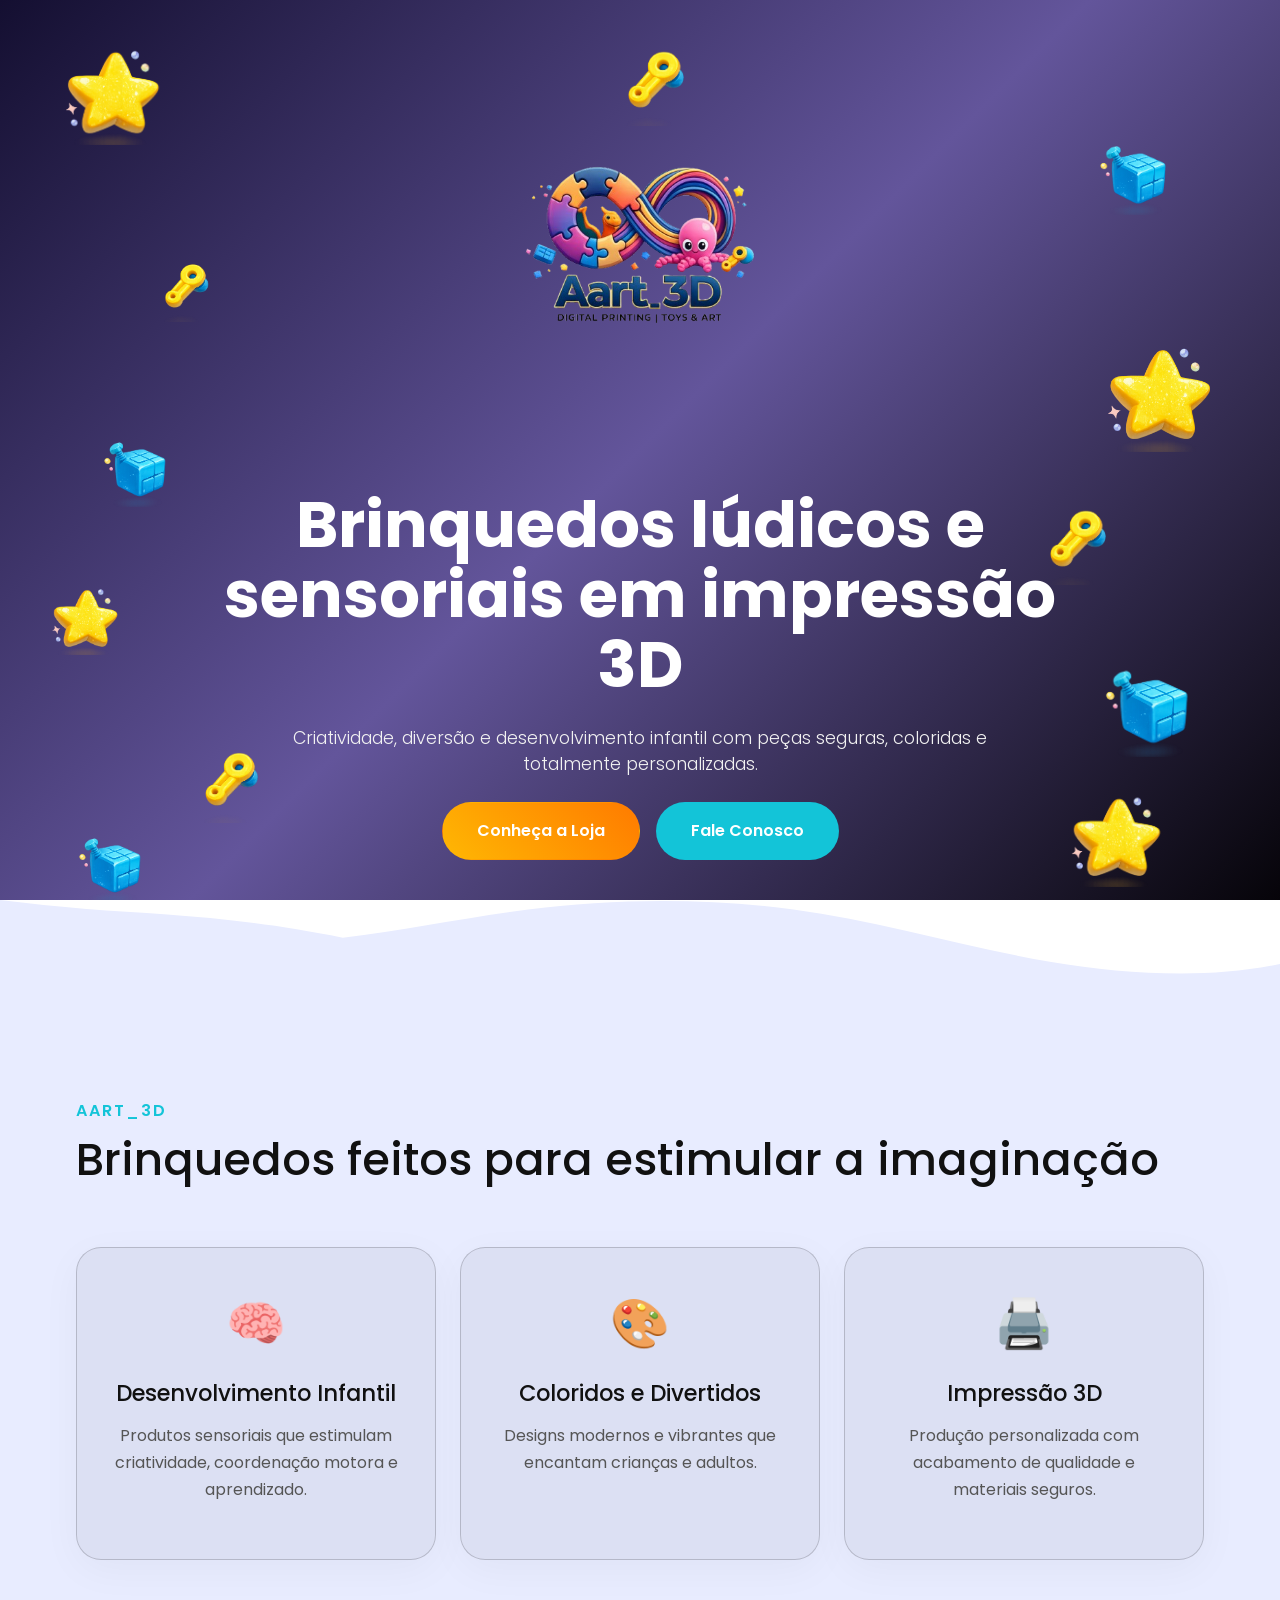
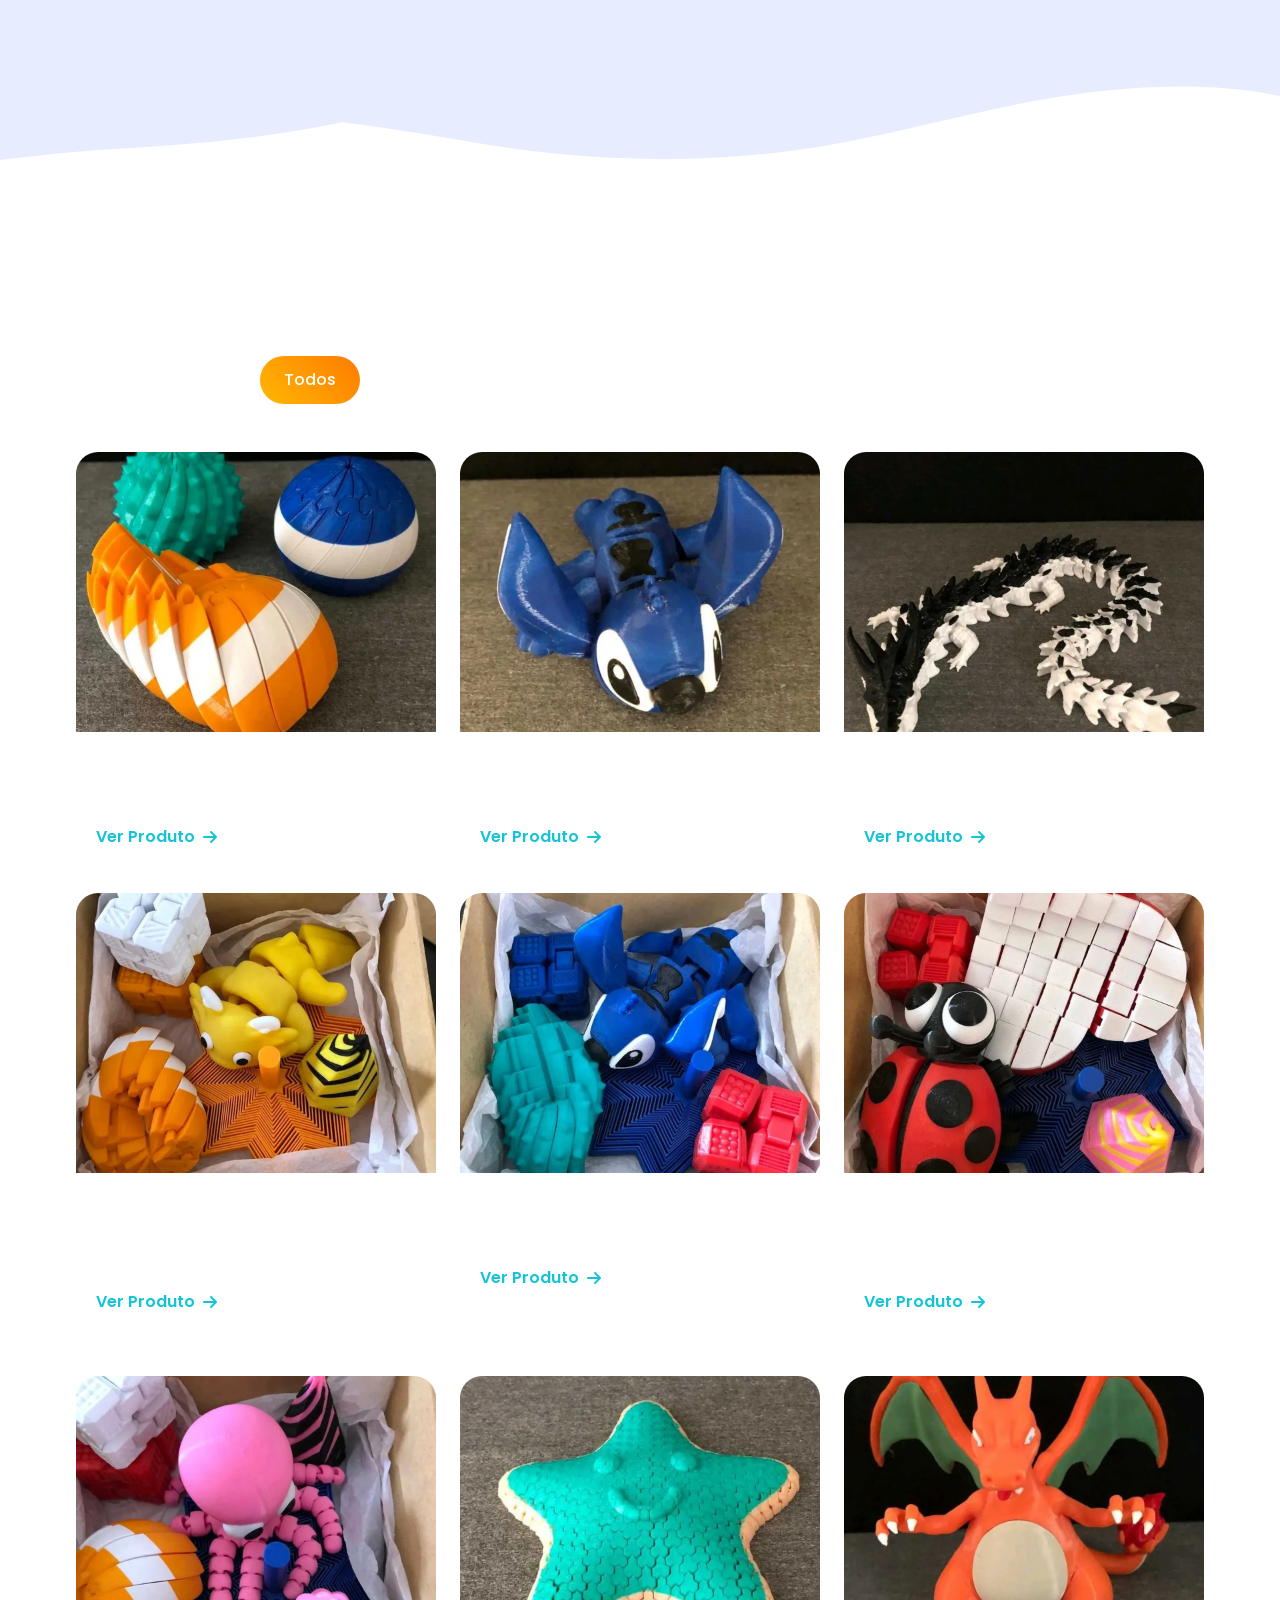
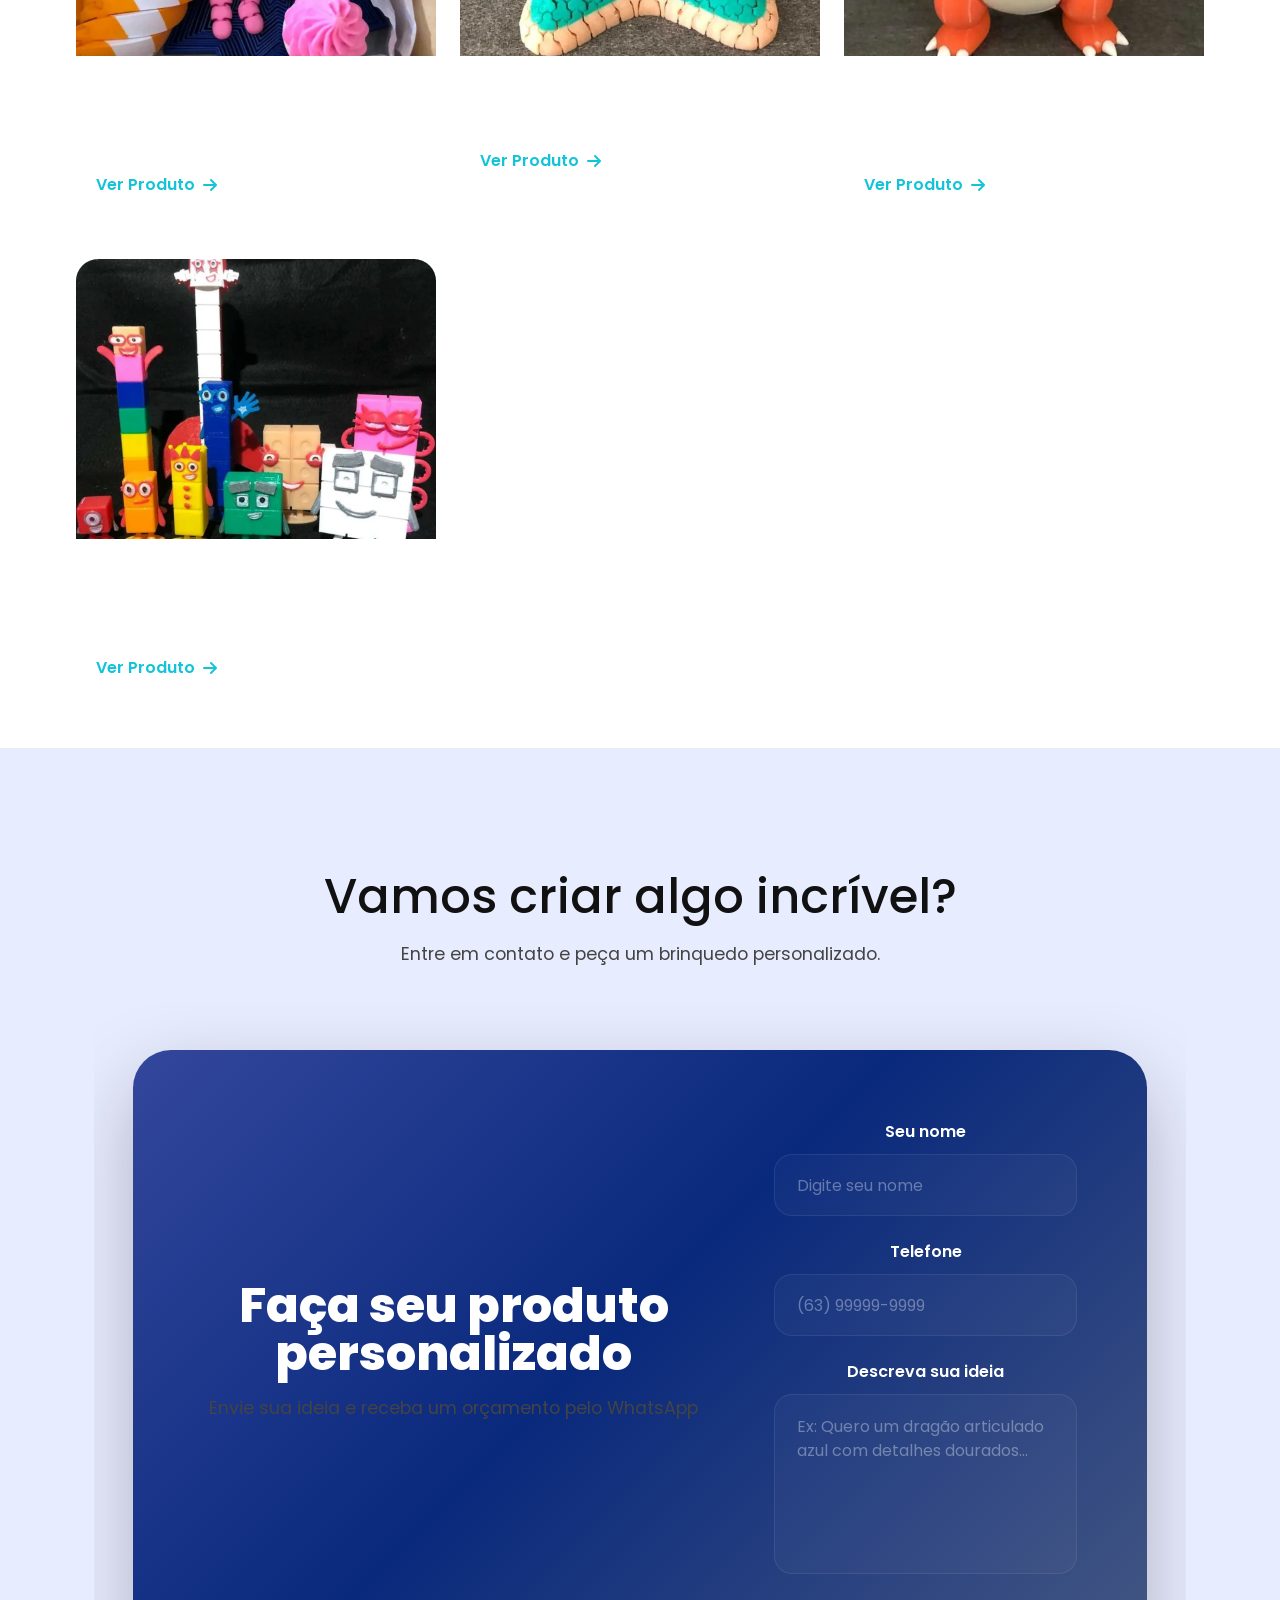
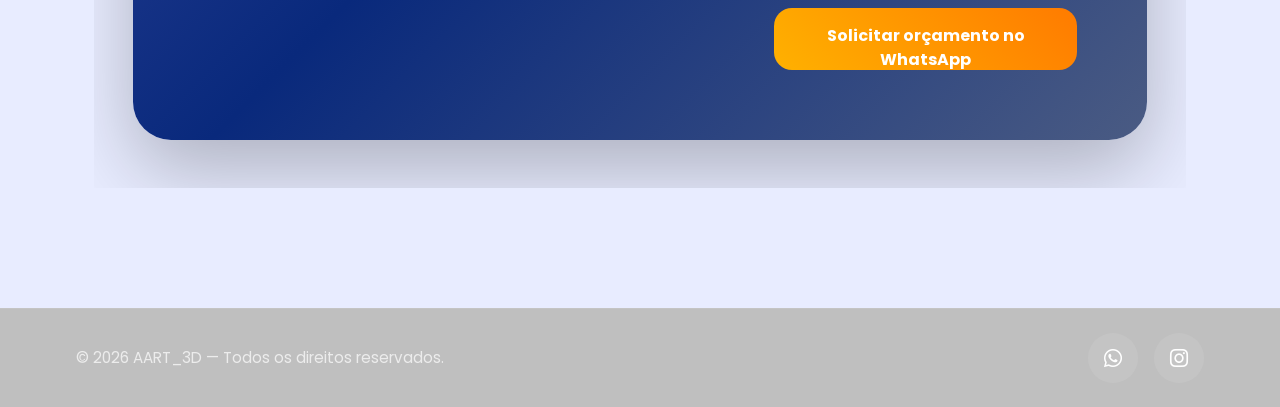
==== index.html @ 8a235dbb "Muitas mudanças" ====
<!DOCTYPE html>
<html lang="pt-BR">

<head>
    <meta charset="UTF-8" />
    <meta name="viewport" content="width=device-width, initial-scale=1.0" />
    <title>AART_3D</title>

    <!-- Google Fonts -->
    <link rel="preconnect" href="https://fonts.googleapis.com">
    <link rel="preconnect" href="https://fonts.gstatic.com" crossorigin>
    <link href="https://fonts.googleapis.com/css2?family=Poppins:wght@300;400;500;600;700;800&display=swap"
        rel="stylesheet">

    <!-- Bootstrap CSS -->
    <link href="https://cdn.jsdelivr.net/npm/bootstrap@5.3.7/dist/css/bootstrap.min.css" rel="stylesheet">

    <!-- CSS -->
    <link rel="stylesheet" href="css/style.css">

    <!-- FONT AWESOME -->
    <link rel="stylesheet" href="https://cdnjs.cloudflare.com/ajax/libs/font-awesome/6.7.2/css/all.min.css">

    <!-- FAVICON -->
    <link rel="icon" type="image/png" href="img/logo.png">

    <link rel="stylesheet" href="https://cdn.jsdelivr.net/npm/bootstrap-icons@1.11.3/font/bootstrap-icons.min.css">
</head>

<body>
    <!-- CAMADA DE ÍCONES ISOLADA -->
    <div class="bg-floating-icons">
        <img src="img/estrela.png" class="f-icon icon-1" alt="">
        <img src="img/cubo.png" class="f-icon icon-2" alt="">
        <img src="img/chave.png" class="f-icon icon-3" alt="">
        <img src="img/estrela.png" class="f-icon icon-4" alt="">
        <img src="img/cubo.png" class="f-icon icon-5" alt="">
        <img src="img/chave.png" class="f-icon icon-6" alt="">
        <img src="img/estrela.png" class="f-icon icon-7" alt="">
        <img src="img/cubo.png" class="f-icon icon-8" alt="">
        <img src="img/chave.png" class="f-icon icon-9" alt="">
        <img src="img/estrela.png" class="f-icon icon-10" alt="">
        <img src="img/cubo.png" class="f-icon icon-11" alt="">
        <img src="img/chave.png" class="f-icon icon-12" alt="">
    </div>
    <!-- HERO -->
    <section class="hero">

        <div class="overlay"></div>

        <div class="container hero-content">

            <div class="row justify-content-center">
                <div class="col-12 col-lg-10">

                    <img src="img/logo_transparente.png" alt="Logo AART 3D" class="logo img-fluid">

                    <h1 class="display-3 fw-bold">
                        Brinquedos lúdicos e sensoriais em impressão 3D
                    </h1>

                    <p class="lead mt-4">
                        Criatividade, diversão e desenvolvimento infantil com peças
                        seguras, coloridas e totalmente personalizadas.
                    </p>

                    <div class="buttons d-flex justify-content-center flex-wrap gap-3 mt-4">
                        <a href="#galeria" class="btn primary">
                            Conheça a Loja
                        </a>

                        <a href="#formPersonalizado" class="btn secondary">
                            Fale Conosco
                        </a>
                    </div>

                </div>
            </div>

        </div>

    </section>
    <div class="wave-transition wave-top">
        <svg data-name="Layer 1" xmlns="http://www.w3.org/2000/svg" viewBox="0 0 1200 120" preserveAspectRatio="none">
            <path
                d="M321.39,56.44c58-10.79,114.16-30.13,172-41.86,82.39-16.72,168.19-17.73,250.45-.39C823.78,31,906.67,72,985.66,92.83c70.05,18.48,146.53,26.09,214.34,3V120H0V0C26.9,4.75,55.05,10.3,81.11,13.4,151.72,21.84,223.77,24.64,321.39,56.44Z"
                class="wave-fill"></path>
        </svg>
    </div>

    <section class="about">

        <div class="container">

            <div class="title text-center text-lg-start">
                <span>AART_3D</span>
                <h2>Brinquedos feitos para estimular a imaginação</h2>
            </div>

            <div class="row g-4">

                <div class="col-12 col-md-6 col-lg-4">
                    <div class="card h-100">
                        <div class="icon">🧠</div>
                        <h3>Desenvolvimento Infantil</h3>
                        <p>
                            Produtos sensoriais que estimulam criatividade,
                            coordenação motora e aprendizado.
                        </p>
                    </div>
                </div>

                <div class="col-12 col-md-6 col-lg-4">
                    <div class="card h-100">
                        <div class="icon">🎨</div>
                        <h3>Coloridos e Divertidos</h3>
                        <p>
                            Designs modernos e vibrantes que encantam crianças
                            e adultos.
                        </p>
                    </div>
                </div>

                <div class="col-12 col-md-6 col-lg-4 mx-md-auto">
                    <div class="card h-100">
                        <div class="icon">🖨️</div>
                        <h3>Impressão 3D</h3>
                        <p>
                            Produção personalizada com acabamento de qualidade
                            e materiais seguros.
                        </p>
                    </div>
                </div>

            </div>
        </div>
        <div class="wave-transition wave-bottom">
            <svg data-name="Layer 1" xmlns="http://www.w3.org/2000/svg" viewBox="0 0 1200 120"
                preserveAspectRatio="none">
                <path
                    d="M321.39,56.44c58-10.79,114.16-30.13,172-41.86,82.39-16.72,168.19-17.73,250.45-.39C823.78,31,906.67,72,985.66,92.83c70.05,18.48,146.53,26.09,214.34,3V120H0V0C26.9,4.75,55.05,10.3,81.11,13.4,151.72,21.84,223.77,24.64,321.39,56.44Z"
                    class="wave-fill"></path>
            </svg>
        </div>

    </section>


    <!-- GALERIA DE PRODUTOS -->
    <section id="galeria" class="galeria-section py-5">

        <div class="container">

            <!-- TÍTULO -->
            <div class="text-center mb-5">

                <h2 class="galeria-title">
                    Galeria de Produtos
                </h2>

                <p class="galeria-subtitle">
                    Conheça alguns dos nossos produtos em impressão 3D
                </p>

            </div>

            <!-- FILTROS -->
            <div class="galeria-filters d-flex flex-wrap justify-content-center gap-3 mb-5">

                <button class="filter-btn active" data-filter="all">
                    Todos
                </button>

                <button class="filter-btn" data-filter="aart_3d">
                    Art 3D
                </button>

                <button class="filter-btn" data-filter="articulados">
                    Articulados
                </button>

                <button class="filter-btn" data-filter="sensoriais">
                    Sensoriais
                </button>

                <button class="filter-btn" data-filter="kits">
                    Kits
                </button>

                <button class="filter-btn" data-filter="chaveiros">
                    Chaveiros
                </button>

            </div>

            <!-- GRID -->
            <div class="row g-4">

                <!-- ITEM -->
                <div class="col-6 col-md-4 galeria-item" data-category="sensoriais">

                    <a href="https://loja.infinitepay.io/aart_3d/wdg5242-aart-ball-flex" target="_blank"
                        class="galeria-modern-card">

                        <div class="galeria-image">

                            <img src="img/galeria/AartBallFlex-azul-branco.png" alt="Produto 1">

                        </div>

                        <div class="galeria-content">

                            <h4>Aart Ball Flex - azul- branco</h4>

                            <p>Bola sensorial Flex, em impressão 3d</p>

                            <span>
                                Ver Produto
                                <i class="fa-solid fa-arrow-right"></i>
                            </span>

                        </div>

                    </a>

                </div>

                <!-- ITEM -->
                <div class="col-6 col-md-4 galeria-item" data-category="articulados">

                    <a href="https://loja.infinitepay.io/aart_3d/fjn7101-stitch-articulado" target="_blank"
                        class="galeria-modern-card">

                        <div class="galeria-image">

                            <img src="img/galeria/Stitch-articulado.png" alt="Produto 2">

                        </div>

                        <div class="galeria-content">

                            <h4>Stitch articulado</h4>

                            <p>Articulados</p>

                            <span>
                                Ver Produto
                                <i class="fa-solid fa-arrow-right"></i>
                            </span>

                        </div>

                    </a>

                </div>

                <!-- ITEM -->
                <div class="col-6 col-md-4 galeria-item" data-category="articulados">

                    <a href="https://loja.infinitepay.io/aart_3d/otq5747-dragaozao-3d" target="_blank"
                        class="galeria-modern-card">

                        <div class="galeria-image">

                            <img src="img/galeria/Dragao-articulado.png" alt="Produto 3">

                        </div>

                        <div class="galeria-content">

                            <h4>Dragãozão 3d</h4>

                            <p>Articulado</p>

                            <span>
                                Ver Produto
                                <i class="fa-solid fa-arrow-right"></i>
                            </span>

                        </div>

                    </a>

                </div>

                <!-- ITEM -->
                <div class="col-6 col-md-4 galeria-item" data-category="kits">

                    <a href="https://sualoja.com/produto4" target="_blank" class="galeria-modern-card">

                        <div class="galeria-image">

                            <img src="img/galeria/Kit-Sensorial-1.png" alt="Produto 4">

                        </div>

                        <div class="galeria-content">

                            <h4>Kit Sensorial 1</h4>

                            <p>Kit Sensorial 1 - axolote + 6 peças diversas
                            <p>

                                <span>
                                    Ver Produto
                                    <i class="fa-solid fa-arrow-right"></i>
                                </span>

                        </div>

                    </a>

                </div>

                <!-- ITEM -->
                <div class="col-6 col-md-4 galeria-item" data-category="kits">

                    <a href="https://loja.infinitepay.io/aart_3d/whh1811-kit-sensorial-2" target="_blank"
                        class="galeria-modern-card">

                        <div class="galeria-image">

                            <img src="img/galeria/Kit-Sensorial-2.png" alt="Produto 4">

                        </div>

                        <div class="galeria-content">

                            <h4>Kit Sensorial 2</h4>

                            <p>Kit Sensorial 2 - Stitch + 6 peças diversas
                            <p>

                                <span>
                                    Ver Produto
                                    <i class="fa-solid fa-arrow-right"></i>
                                </span>

                        </div>

                    </a>

                </div>

                <!-- ITEM -->
                <div class="col-6 col-md-4 galeria-item" data-category="kits">

                    <a href="https://loja.infinitepay.io/aart_3d/quf1893-kit-sensorial-3" target="_blank"
                        class="galeria-modern-card">

                        <div class="galeria-image">

                            <img src="img/galeria/Kit-Sensorial-3.png" alt="Produto 4">

                        </div>

                        <div class="galeria-content">

                            <h4>Kit Sensorial 3</h4>

                            <p>Kit Sensorial 3 - Joaninha + 6 peças diversas
                            <p>

                                <span>
                                    Ver Produto
                                    <i class="fa-solid fa-arrow-right"></i>
                                </span>

                        </div>

                    </a>

                </div>

                <!-- ITEM -->
                <div class="col-6 col-md-4 galeria-item" data-category="kits">

                    <a href="https://loja.infinitepay.io/aart_3d/quf1893-kit-sensorial-4" target="_blank"
                        class="galeria-modern-card">

                        <div class="galeria-image">

                            <img src="img/galeria/Kit-Sensorial-4.png" alt="Produto 4">

                        </div>

                        <div class="galeria-content">

                            <h4>Kit Sensorial 4</h4>

                            <p>Kit Sensorial 4 - Polvão + 6 peças diversas
                            <p>

                                <span>
                                    Ver Produto
                                    <i class="fa-solid fa-arrow-right"></i>
                                </span>

                        </div>

                    </a>

                </div>

                <!-- ITEM -->
                <div class="col-6 col-md-4 galeria-item" data-category="articulados">

                    <a href="https://loja.infinitepay.io/aart_3d/iwq2552-estrelita-flex" target="_blank"
                        class="galeria-modern-card">

                        <div class="galeria-image">

                            <img src="img/galeria/Estrelita-Flex.png" alt="Produto 5">

                        </div>

                        <div class="galeria-content">

                            <h4>Estrelita Flex</h4>

                            <p>Estrela do mar, fofa, em impressão 3d</p>

                            <span>
                                Ver Produto
                                <i class="fa-solid fa-arrow-right"></i>
                            </span>

                        </div>

                    </a>

                </div>

                <!-- ITEM -->
                <div class="col-6 col-md-4 galeria-item" data-category="aart_3d">

                    <a href="https://loja.infinitepay.io/aart_3d/quj4437-charizard-3d" target="_blank"
                        class="galeria-modern-card">

                        <div class="galeria-image">

                            <img src="img/galeria/Charizard-3d.png" alt="Produto 6">

                        </div>

                        <div class="galeria-content">

                            <h4>Charizard 3d</h4>

                            <p>personagem Charizard em impressão 3d ( Tam 20x15 cm)</p>

                            <span>
                                Ver Produto
                                <i class="fa-solid fa-arrow-right"></i>
                            </span>

                        </div>

                    </a>

                </div>

                <!-- ITEM -->
                <div class="col-6 col-md-4 galeria-item" data-category="aart_3d">

                    <a href="https://loja.infinitepay.io/aart_3d/quj4437-charizard-3d" target="_blank"
                        class="galeria-modern-card">

                        <div class="galeria-image">

                            <img src="img/galeria/AART-NUMBER-BLOCKS.png" alt="Produto 6">

                        </div>

                        <div class="galeria-content">

                            <h4>AART NUMBER BLOCKS</h4>

                            <p>Blocos numéricos infantis, educativos e divertidos...</p>

                            <span>
                                Ver Produto
                                <i class="fa-solid fa-arrow-right"></i>
                            </span>

                        </div>

                    </a>

                </div>

            </div>

        </div>

    </section>


     <!-- CTA -->
    <section class="cta">

        <div class="container">

            <div class="row justify-content-center text-center">
                <div class="col-12">

                    <h2>
                        Vamos criar algo incrível?
                    </h2>

                    <p>
                        Entre em contato e peça um brinquedo personalizado.
                    </p>

                    <!-- FORMULÁRIO PERSONALIZADO -->
                    <section class="personalizado py-5">

                        <div class="container">

                            <div class="row justify-content-center">

                                <div class="col-12">

                                    <div class="personalizado-box">

                                        <!-- TÍTULO -->
                                        <div class="text-center mb-5">

                                            <h2 class="personalizado-title">
                                                Faça seu produto personalizado
                                            </h2>

                                            <p class="personalizado-subtitle">
                                                Envie sua ideia e receba um orçamento pelo WhatsApp
                                            </p>

                                        </div>

                                        <!-- FORM -->
                                        <form id="formPersonalizado">

                                            <!-- NOME -->
                                            <div class="mb-4">

                                                <label class="form-label">
                                                    Seu nome
                                                </label>

                                                <input type="text" class="form-control" id="nome"
                                                    placeholder="Digite seu nome" required>

                                            </div>

                                            <!-- TELEFONE -->
                                            <div class="mb-4">

                                                <label class="form-label">
                                                    Telefone
                                                </label>

                                                <input type="tel" class="form-control" id="telefone"
                                                    placeholder="(63) 99999-9999" required>

                                            </div>

                                            <!-- DESCRIÇÃO -->
                                            <div class="mb-4">

                                                <label class="form-label">
                                                    Descreva sua ideia
                                                </label>

                                                <textarea class="form-control" id="descricao" rows="5"
                                                    placeholder="Ex: Quero um dragão articulado azul com detalhes dourados..."></textarea>

                                            </div>

                                            <!-- BOTÃO -->
                                            <button type="submit" class="btn primary w-100">

                                                Solicitar orçamento no WhatsApp

                                            </button>

                                        </form>

                                    </div>

                                </div>

                            </div>

                        </div>

                    </section>

                </div>
            </div>

        </div>

    </section>

    <!-- FOOTER -->
    <footer class="footer py-4">

        <div class="container">

            <div class="row align-items-center gy-4">

                <!-- COPYRIGHT -->
                <div class="col-12 col-md-6 text-center text-md-start">

                    <p class="footer-copy mb-0">
                        © <span id="year"></span> AART_3D — Todos os direitos reservados.
                    </p>

                </div>

                <!-- REDES -->
                <div class="col-12 col-md-6">

                    <div class="footer-social d-flex justify-content-center justify-content-md-end gap-3">

                        <!-- WHATSAPP -->
                        <a href="https://wa.me/5563984177502" target="_blank" class="social-link">

                            <i class="fa-brands fa-whatsapp"></i>

                        </a>

                        <!-- INSTAGRAM -->
                        <a href="https://instagram.com/aart_3d" target="_blank" class="social-link">

                            <i class="fa-brands fa-instagram"></i>

                        </a>

                    </div>

                </div>

            </div>

        </div>

    </footer>
    <!-- Bootstrap JS -->
    <script src="https://cdn.jsdelivr.net/npm/bootstrap@5.3.7/dist/js/bootstrap.bundle.min.js"></script>

    <script>
        // FILTRO GALERIA

        const filterButtons = document.querySelectorAll('.filter-btn');
        const galeriaItems = document.querySelectorAll('.galeria-item');

        filterButtons.forEach(button => {

            button.addEventListener('click', () => {

                // REMOVE ACTIVE
                filterButtons.forEach(btn => {
                    btn.classList.remove('active');
                });

                // ADICIONA ACTIVE
                button.classList.add('active');

                const filter = button.getAttribute('data-filter');

                galeriaItems.forEach(item => {

                    if (filter === 'all') {

                        item.style.display = 'block';

                    } else {

                        if (item.dataset.category === filter) {

                            item.style.display = 'block';

                        } else {

                            item.style.display = 'none';

                        }

                    }

                });

            });

        });

        // FORMULÁRIO WHATSAPP

        const form = document.getElementById('formPersonalizado');

        form.addEventListener('submit', function (e) {

            e.preventDefault();

            const nome = document.getElementById('nome').value;
            const telefone = document.getElementById('telefone').value;
            const descricao = document.getElementById('descricao').value;

            const mensagem = `Olá! Quero solicitar um orçamento personalizado.%0A%0A 👤 Nome: ${nome}%0A 📞 Telefone: ${telefone}%0A%0A 🖨️ Detalhes da peça:%0A ${descricao}%0A%0A 📎 Vou enviar a imagem da referência logo abaixo.`;

            const numeroWhatsapp = '5563984177502';

            const url = `https://wa.me/${numeroWhatsapp}?text=${mensagem}`;

            window.open(url, '_blank');

        });

        // ANO AUTOMÁTICO COPYRIGHT

        document.getElementById('year').innerHTML = new Date().getFullYear();
    </script>
</body>

</html>
---- css/style.css ----
/* RESET */

* {
    margin: 0;
    padding: 0;
    box-sizing: border-box;
}

html {
    scroll-behavior: smooth;
}


/* BODY COM GRADIENTE EM CSS */
body {
    font-family: 'Poppins', sans-serif;
    color: white;

    /* Substitui a imagem antiga por um gradiente rico de 3 cores */
    background: linear-gradient(135deg, #140f31 0%, #63559b 50%, #060409 100%);
    background-attachment: fixed;

    overflow-x: hidden;
    /* Evita barras de rolagem por causa dos ícones flutuantes */
    position: relative;
}

img {
    width: 100%;
    display: block;
}

a {
    text-decoration: none;
}

/* CONTAINER */

.container {
    width: 90%;
    max-width: 1200px;
    margin: auto;
}

/* HERO */

.hero {
    min-height: 100vh;

    position: relative;
    display: flex;
    align-items: center;
    justify-content: center;
    text-align: center;
    overflow: hidden;

    background: transparent;
}

.hero-content {
    position: relative;
    z-index: 2;
}

.logo {
    width: 280px;
    margin: 0 auto 30px;
}

.hero h1 {
    font-size: 4rem;
    line-height: 1.1;
    max-width: 850px;
    margin: auto;
    font-weight: 800;
}

.hero p {
    margin: 25px auto;
    max-width: 700px;
    font-size: 1.1rem;
    color: #f2f2f2;
}

.buttons {
    margin-top: 35px;
    display: flex;
    gap: 20px;
    justify-content: center;
    flex-wrap: wrap;
}

/* BOTÕES */

.btn {
    padding: 16px 34px;
    border-radius: 999px;
    font-weight: 600;
    transition: .3s;
}

.primary {
    background: linear-gradient(45deg, #ffb703, #ff7b00);
    color: white;
}

.primary:hover {
    transform: translateY(-5px);
    box-shadow: 0 10px 25px rgba(255, 123, 0, .4);
}

.secondary {
    background: #13c4d8;
    color: white;
}

.secondary:hover {
    transform: translateY(-5px);
    box-shadow: 0 10px 25px rgba(19, 196, 216, .4);
}

/* TITLES */

.title {
    margin-bottom: 60px;
}

.title span {
    color: #13c4d8;
    font-weight: 600;
    text-transform: uppercase;
    letter-spacing: 2px;
}

.title h2 {
    font-size: 2.8rem;
    margin-top: 10px;
}

.center {
    text-align: center;
}

.about {
    position: relative !important;
    padding: 120px 0 120px 0 !important;
    background: #e8ecff !important;
    /* Seu tom de azul-gelo super confortável */
    color: #1a1d24;
    overflow: visible !important;
    margin-bottom: 0px !important;
    /* CORREÇÃO: Zerado para a onda e a próxima seção colarem perfeitamente */
}

.about .title h2 {
    color: #111;
}

/* CARDS */

.cards {
    display: grid;
    grid-template-columns: repeat(auto-fit, minmax(280px, 1fr));
    gap: 30px;
}

.card {
    background: rgba(15, 12, 32, 0.05);
    padding: 40px 30px;
    border-radius: 25px;
    text-align: center;
    box-shadow: 0 10px 40px rgba(0, 0, 0, .04);
    transition: .3s;
}

.card:hover {
    transform: translateY(-10px);
}

.icon {
    font-size: 3rem;
    margin-bottom: 20px;
}

.card h3 {
    margin-bottom: 15px;
    font-size: 1.4rem;
    color: #111;
}

.card p {
    color: #555;
    line-height: 1.7;
}

/* GALERIA (Mantida transparente para o fundo espacial aparecer e a onda destacar!) */

.galeria-section{
    margin-top: 100px;;
}
.gallery {
    position: relative;
    padding: 180px 0 120px 0 !important;
    background: transparent !important;
    backdrop-filter: blur(5px);
}

.gallery .title h2 {
    color: white;
}

.grid {
    display: grid;
    grid-template-columns: repeat(auto-fit, minmax(250px, 1fr));
    gap: 20px;
}

.grid img {
    height: 280px;
    object-fit: cover;
    border-radius: 20px;
    transition: .3s;
}

.grid img:hover {
    transform: scale(1.03);
}

/* CTA */

.cta {
    padding: 120px 20px;
    text-align: center;
    background: #e8ecff !important;
    /* Ajustado para o mesmo tom da seção Sobre */
    color: #111;
}

.cta h2 {
    font-size: 3rem;
    margin-bottom: 15px;
}

.cta p {
    margin-bottom: 35px;
    font-size: 1.1rem;
    color: #444;
}

/* RESPONSIVO */

@media(max-width: 768px) {

    .hero h1 {
        font-size: 2.5rem;
    }

    .title h2 {
        font-size: 2rem;
    }

    .cta h2 {
        font-size: 2rem;
    }

    .logo {
        width: 140px;
    }

    .about {
        padding-bottom: 90px !important;
    }

    .gallery {
        padding-top: 100px !important;
    }
}


/* ===================== */
/* GALERIA INTERNA */
/* ===================== */

#galeria {
    background: transparent;
}

#galeria h2 {
    font-family: 'Pacifico', cursive;
    font-size: 2.5rem;
    color: #fff;
}

.galeria-title {
    color: #fff;
}

.galeria-subtitle {
    color: rgba(255, 255, 255, .75);
    font-size: 1rem;
}

/* FILTROS */

.galeria-filters {
    margin-top: 20px;
}

.filter-btn {
    border: none;
    padding: 12px 24px;
    border-radius: 999px;
    background: rgba(255, 255, 255, .12);
    color: white;
    font-weight: 500;
    transition: .3s;
    backdrop-filter: blur(10px);
}

.filter-btn:hover {
    background: #13c4d8;
    transform: translateY(-3px);
}

.filter-btn.active {
    background: linear-gradient(45deg, #ffb703, #ff7b00);
    color: white;
}

/* CARD */

.galeria-modern-card {
    position: relative;
    display: block;
    overflow: hidden;
    border-radius: 22px;
    text-decoration: none;
    background: rgba(255, 255, 255, .08);
    backdrop-filter: blur(10px);
    transition: .4s;
    height: 100%;
}

.galeria-modern-card:hover {
    transform: translateY(-8px);
    box-shadow: 0 20px 40px rgba(0, 0, 0, .25);
}

/* IMAGEM */

.galeria-image {
    overflow: hidden;
}

.galeria-image img {
    width: 100%;
    height: 280px;
    object-fit: cover;
    transition: .5s;
}

.galeria-modern-card:hover .galeria-image img {
    transform: scale(1.08);
}

/* CONTEÚDO */

.galeria-content {
    padding: 20px;
}

.galeria-content h4 {
    color: white;
    font-size: 1.2rem;
    margin-bottom: 8px;
}

.galeria-content p {
    color: rgba(255, 255, 255, .7);
    margin-bottom: 18px;
}

.galeria-content span {
    color: #13c4d8;
    font-weight: 600;
    display: flex;
    align-items: center;
    gap: 8px;
    transition: .3s;
}

.galeria-modern-card:hover .galeria-content span {
    gap: 14px;
}

/* ITEM */

.galeria-item {
    transition: .3s;
}

/* RESPONSIVO GALERIA */

@media(max-width: 768px) {

    #galeria h2 {
        font-size: 2rem;
    }

    .galeria-image img {
        height: 220px;
    }

    .filter-btn {
        padding: 10px 18px;
        font-size: .9rem;
    }

}

/* ===================== */
/* PERSONALIZADO */
/* ===================== */

.personalizado{
    position: relative;
    padding: 120px 0;
    overflow: hidden;
}

/* CONTAINER */

.personalizado .container{
    width: 95%;
    max-width: 1600px;
    margin: auto;
}

/* CARD */

.personalizado-box{

    width: 100%;

    display: flex;
    align-items: center;
    justify-content: space-between;
    gap: 70px;

    padding: 70px;

    border-radius: 38px;

    background:
    linear-gradient(
        135deg,
        #33479c 0%,
        #09297c 45%,
        #4a5b83 100%
    );

    box-shadow:
    0 30px 80px rgba(0,0,0,.25);

    overflow: hidden;
}

/* COLUNA TEXTO */

.personalizado-info{
    width: 45%;
    flex-shrink: 0;
}

/* TÍTULO */

.personalizado-title{

    font-size: 4.2rem;
    line-height: 1;

    font-weight: 800;

    color: white;

    margin-bottom: 25px;
}

.personalizado-title span{

    background:
    linear-gradient(
        45deg,
        #25d8ff,
        #13c4d8
    );

    -webkit-background-clip: text;
    -webkit-text-fill-color: transparent;
}

/* SUBTÍTULO */

.personalizado-subtitle{

    color: rgba(255,255,255,.68);

    font-size: 1.1rem;

    line-height: 1.8;

    max-width: 520px;
}

/* FORM */

.personalizado form{
    width: 55%;
}

/* LABEL */

.form-label{

    display: block;

    margin-bottom: 10px;

    color: white;

    font-weight: 600;
}

/* INPUT */

.form-control{

    width: 100%;

    height: 62px;

    border-radius: 18px;

    border: 1px solid rgba(255,255,255,.08);

    background: rgba(255,255,255,.03);

    padding: 0 22px;

    color: white;

    font-size: 1rem;

    outline: none;

    transition: .3s;
}

/* TEXTAREA */

textarea.form-control{

    min-height: 180px;

    padding-top: 20px;

    resize: none;
}

/* PLACEHOLDER */

.form-control::placeholder{
    color: rgba(255,255,255,.35);
}

/* FOCUS */

.form-control:focus{

    border-color: #13c4d8;

    background: rgba(255,255,255,.05);

    box-shadow:
    0 0 0 4px rgba(19,196,216,.12);
}

/* BOTÃO */

.personalizado .btn{

    width: 100%;

    height: 62px;

    border: none;

    border-radius: 18px;

    margin-top: 10px;

    background:
    linear-gradient(
        45deg,
        #ffb100,
        #ff7b00
    );

    color: white;

    font-size: 1rem;

    font-weight: 700;

    cursor: pointer;

    transition: .3s;
}

.personalizado .btn:hover{

    transform: translateY(-4px);

    box-shadow:
    0 20px 40px rgba(255,123,0,.35);
}

/* RESPONSIVO */

@media(max-width: 1100px){

    .personalizado-box{

        flex-direction: column;

        gap: 50px;

        padding: 50px 35px;
    }

    .personalizado-info,
    .personalizado form{
        width: 100%;
    }

    .personalizado-title{

        font-size: 3rem;

        text-align: center;
    }

    .personalizado-subtitle{

        text-align: center;

        max-width: 100%;
    }
}

@media(max-width: 768px){

    .personalizado{
        padding: 80px 0;
    }

    .personalizado-box{

        padding: 35px 22px;

        border-radius: 28px;
    }

    .personalizado-title{
        font-size: 2.2rem;
    }

    .form-control{
        height: 56px;
    }

    textarea.form-control{
        min-height: 140px;
    }
}
/* ===================== */
/* FOOTER */
/* ===================== */

.footer {
    background: rgba(0, 0, 0, .25);
    backdrop-filter: blur(10px);
    border-top: 1px solid rgba(255, 255, 255, .08);
}

.footer-copy {
    color: rgba(255, 255, 255, .7);
    font-size: .95rem;
}

.footer-social {
    display: flex;
    align-items: center;
}

.social-link {
    width: 50px;
    height: 50px;
    border-radius: 50%;
    background: rgba(255, 255, 255, .08);
    display: flex;
    align-items: center;
    justify-content: center;
    color: white;
    font-size: 1.3rem;
    transition: .3s;
    text-decoration: none;
}

.social-link:hover {
    transform: translateY(-5px);
    background: linear-gradient(45deg, #ffb703, #ff7b00);
    color: white;
}


/* ===================== */
/* CAMADA DE ÍCONES DE FUNDO ANTIQUEBRA */
/* ===================== */

.bg-floating-icons {
    position: fixed;
    top: 0;
    left: 0;
    width: 100vw;
    height: 100vh;
    pointer-events: none;
    z-index: -1;
    overflow: hidden;
}

.f-icon {
    position: absolute;
    animation: floatAnimation 6s ease-in-out infinite;
}

.icon-1 {
    width: 100px;
    top: 5vh;
    left: 5%;
    animation-duration: 7s;
}

.icon-2 {
    width: 80px;
    top: 15vh;
    right: 8%;
    animation-duration: 8s;
    animation-delay: 1s;
}

.icon-3 {
    width: 70px;
    top: 28vh;
    left: 12%;
    animation-duration: 6s;
    animation-delay: 0.5s;
}

.icon-4 {
    width: 110px;
    top: 38vh;
    right: 5%;
    animation-duration: 9s;
}

.icon-5 {
    width: 75px;
    top: 48vh;
    left: 8%;
    animation-duration: 7.5s;
    animation-delay: 1.5s;
}

.icon-6 {
    width: 90px;
    top: 55vh;
    right: 12%;
    animation-duration: 8.5s;
}

.icon-7 {
    width: 70px;
    top: 65vh;
    left: 4%;
    animation-duration: 6.5s;
    animation-delay: 0.2s;
}

.icon-8 {
    width: 100px;
    top: 73vh;
    right: 6%;
    animation-duration: 10s;
}

.icon-9 {
    width: 85px;
    top: 82vh;
    left: 15%;
    animation-duration: 8s;
    animation-delay: 1.2s;
}

.icon-10 {
    width: 95px;
    top: 88vh;
    right: 9%;
    animation-duration: 7s;
}

.icon-11 {
    width: 75px;
    top: 92vh;
    left: 6%;
    animation-duration: 9s;
    animation-delay: 0.8s;
}

.icon-12 {
    width: 90px;
    top: 4vh;
    right: 45%;
    animation-duration: 7.5s;
}

@keyframes floatAnimation {
    0% {
        transform: translateY(0px) rotate(0deg);
    }

    50% {
        transform: translateY(-12px) rotate(3deg);
    }

    100% {
        transform: translateY(0px) rotate(0deg);
    }
}

@media (max-width: 768px) {
    .f-icon {
        opacity: 0.03;
    }

    .icon-1,
    .icon-4,
    .icon-8,
    .icon-10 {
        width: 55px !important;
    }

    .icon-2,
    .icon-5,
    .icon-6,
    .icon-12 {
        width: 45px !important;
    }

    .icon-3,
    .icon-7,
    .icon-9,
    .icon-11 {
        width: 35px !important;
    }
}


/* ========================================================== */
/* SEÇÃO EXCLUSIVA DAS ONDAS DE TRANSIÇÃO                      */
/* ========================================================== */

.wave-transition {
    width: 100%;
    line-height: 0;
    background: transparent;
    z-index: 4;
}

.wave-transition svg {
    display: block;
    width: 100%;
    height: 80px;
}

.wave-transition .wave-fill {
    fill: #e8ecff;
    /* Batendo 100% com a nova cor fosca confortável */
}

/* 1. Onda Superior (Fica no fluxo normal) */
.wave-top {
    position: relative;
    margin-bottom: -1px;
}

/* 2. Onda Inferior (Alinhada abaixo da seção e invertida perfeitamente) */
.wave-bottom {
    position: absolute !important;
    top: 100% !important;
    /* Começa exatamente onde o .about termina */
    left: 0 !important;
    margin: 0 !important;
    transform: scaleY(-1);
    /* Gira verticalmente para o corte apontar para baixo */
}

/* Ajuste fino para telas de celular */
@media (max-width: 768px) {
    .wave-transition svg {
        height: 40px;
    }
}
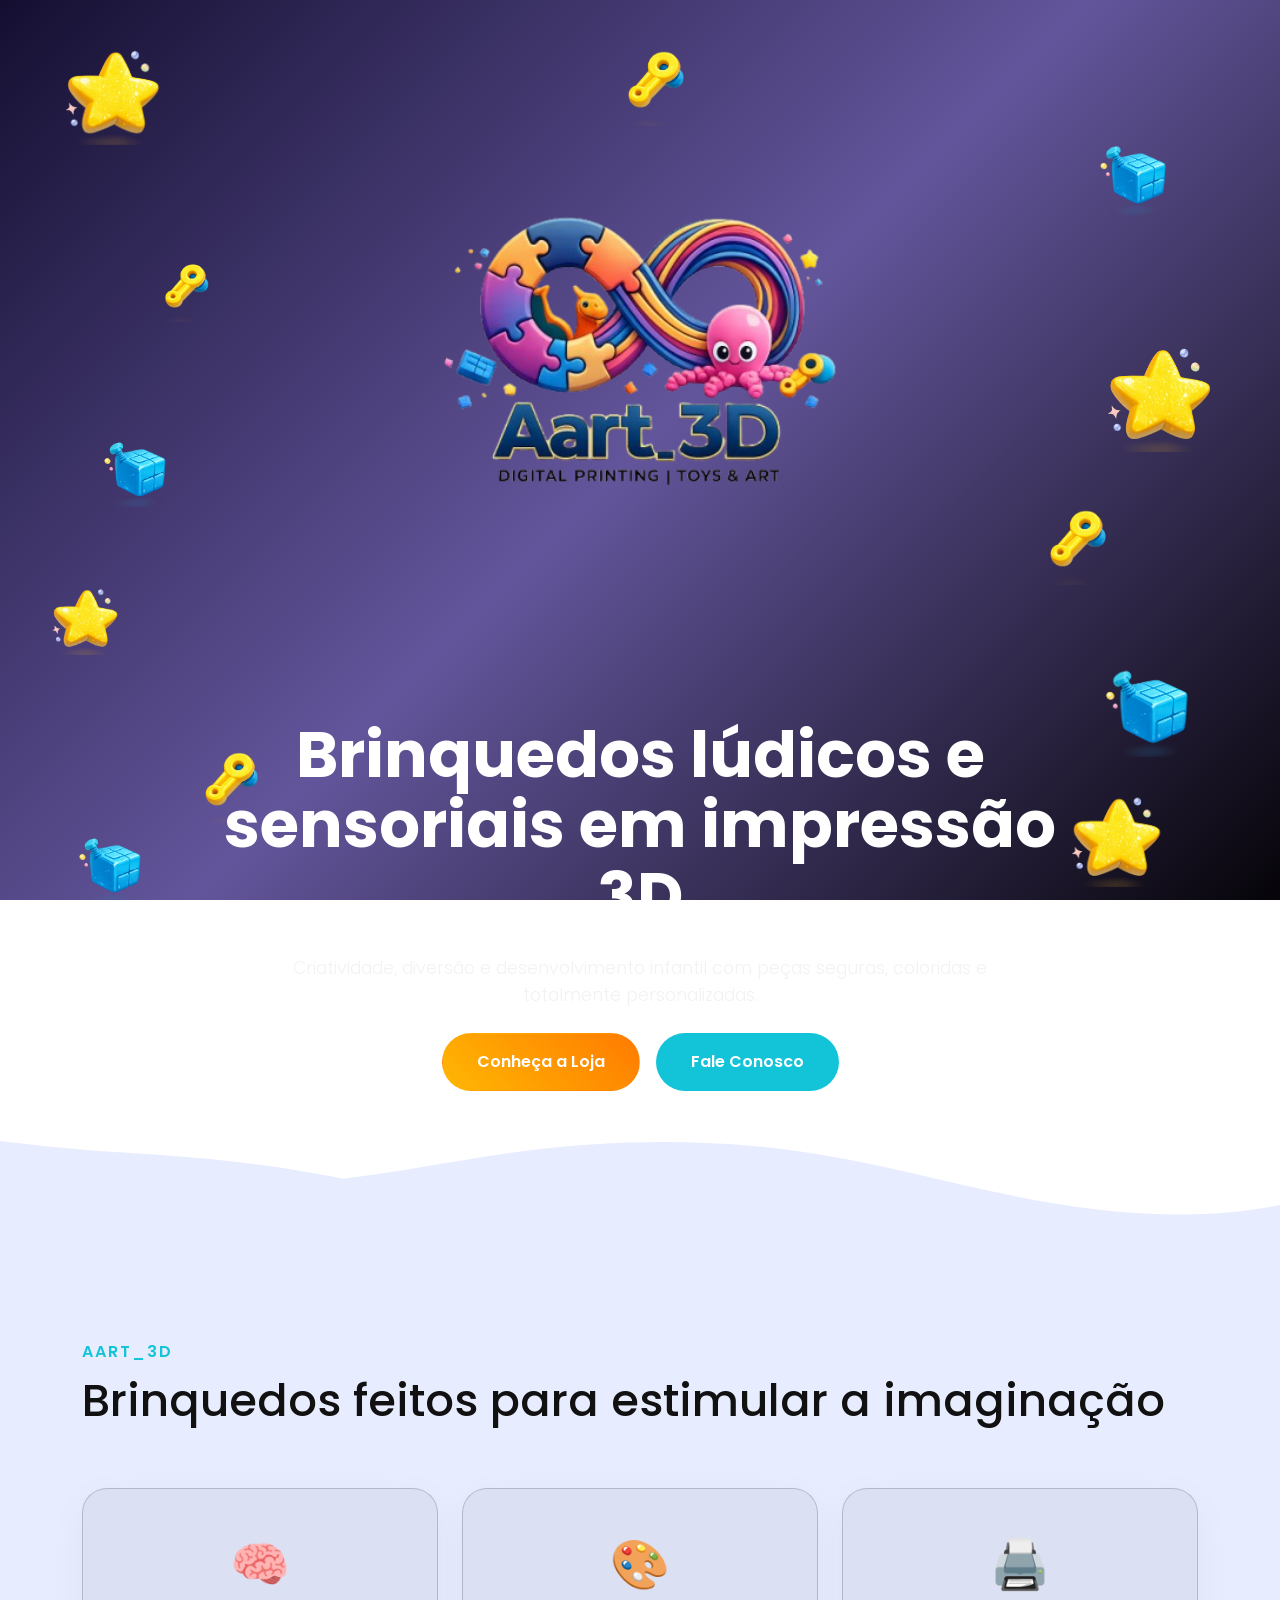
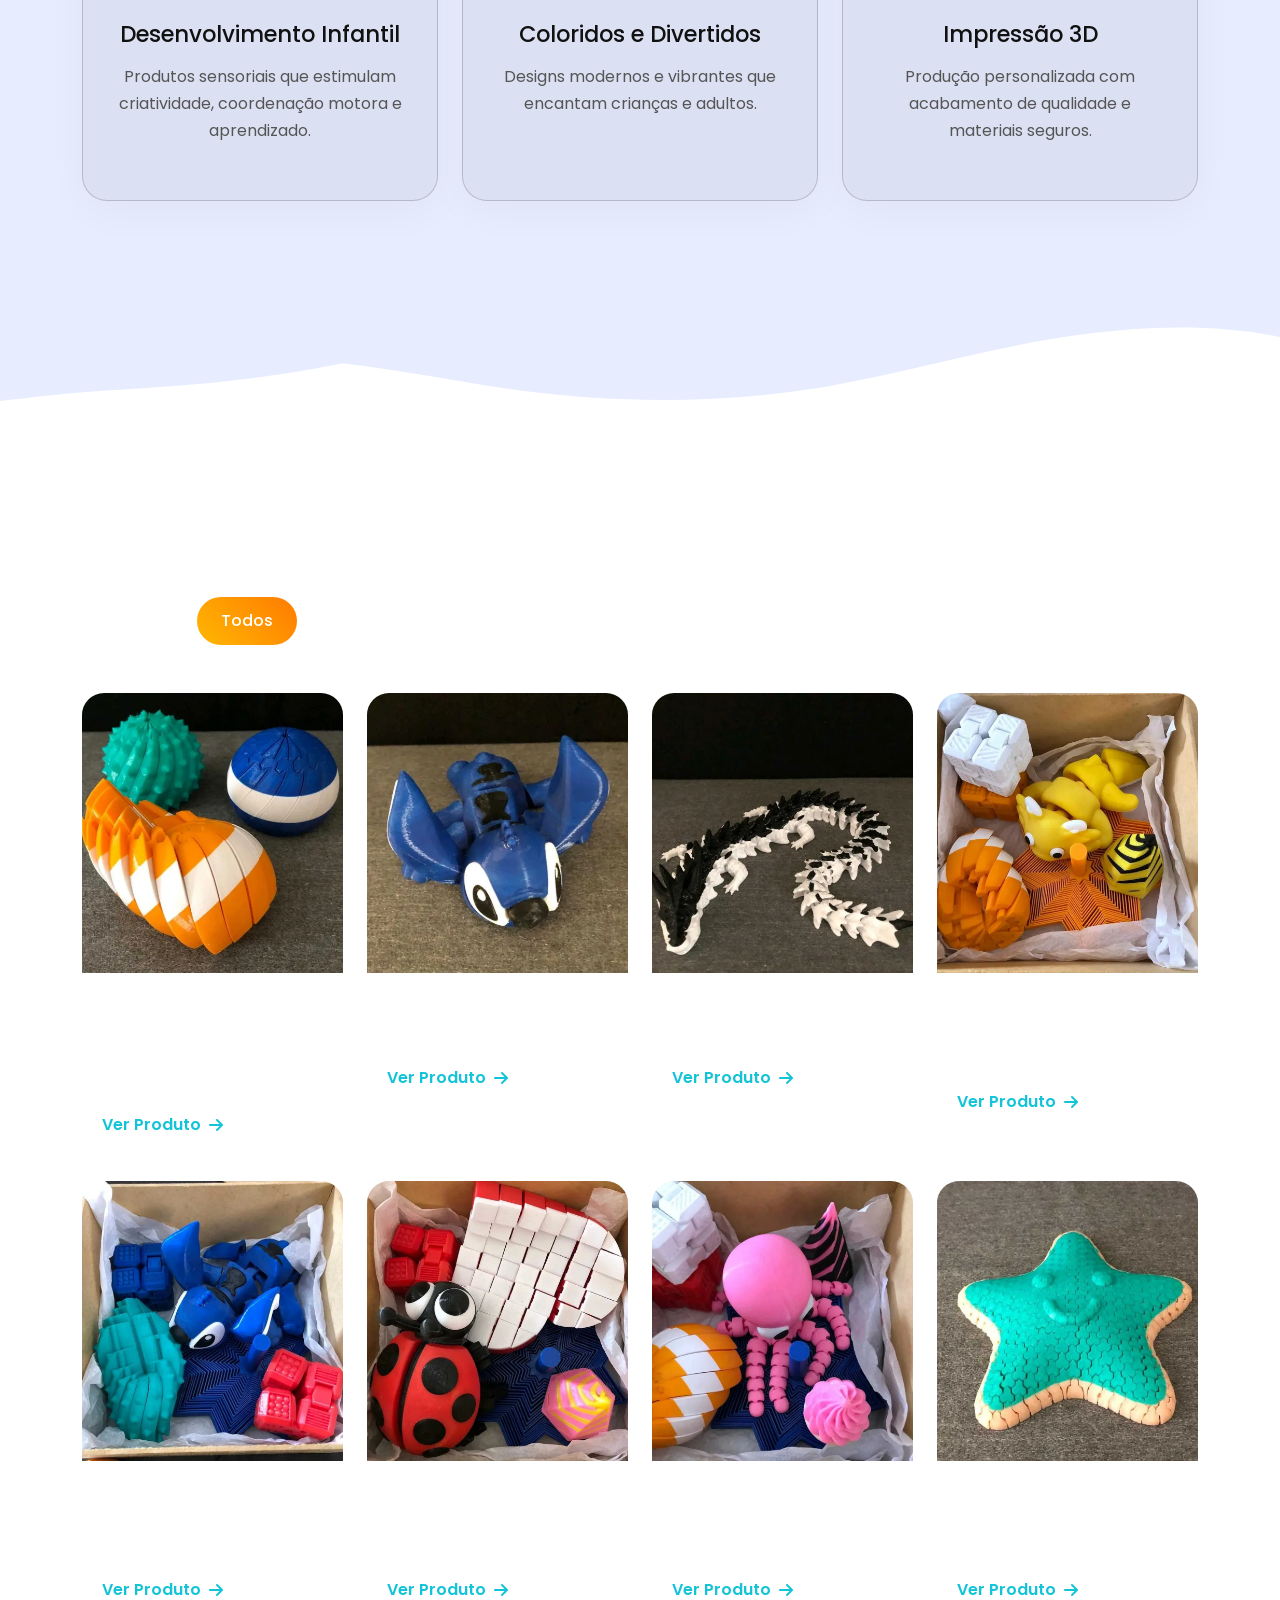
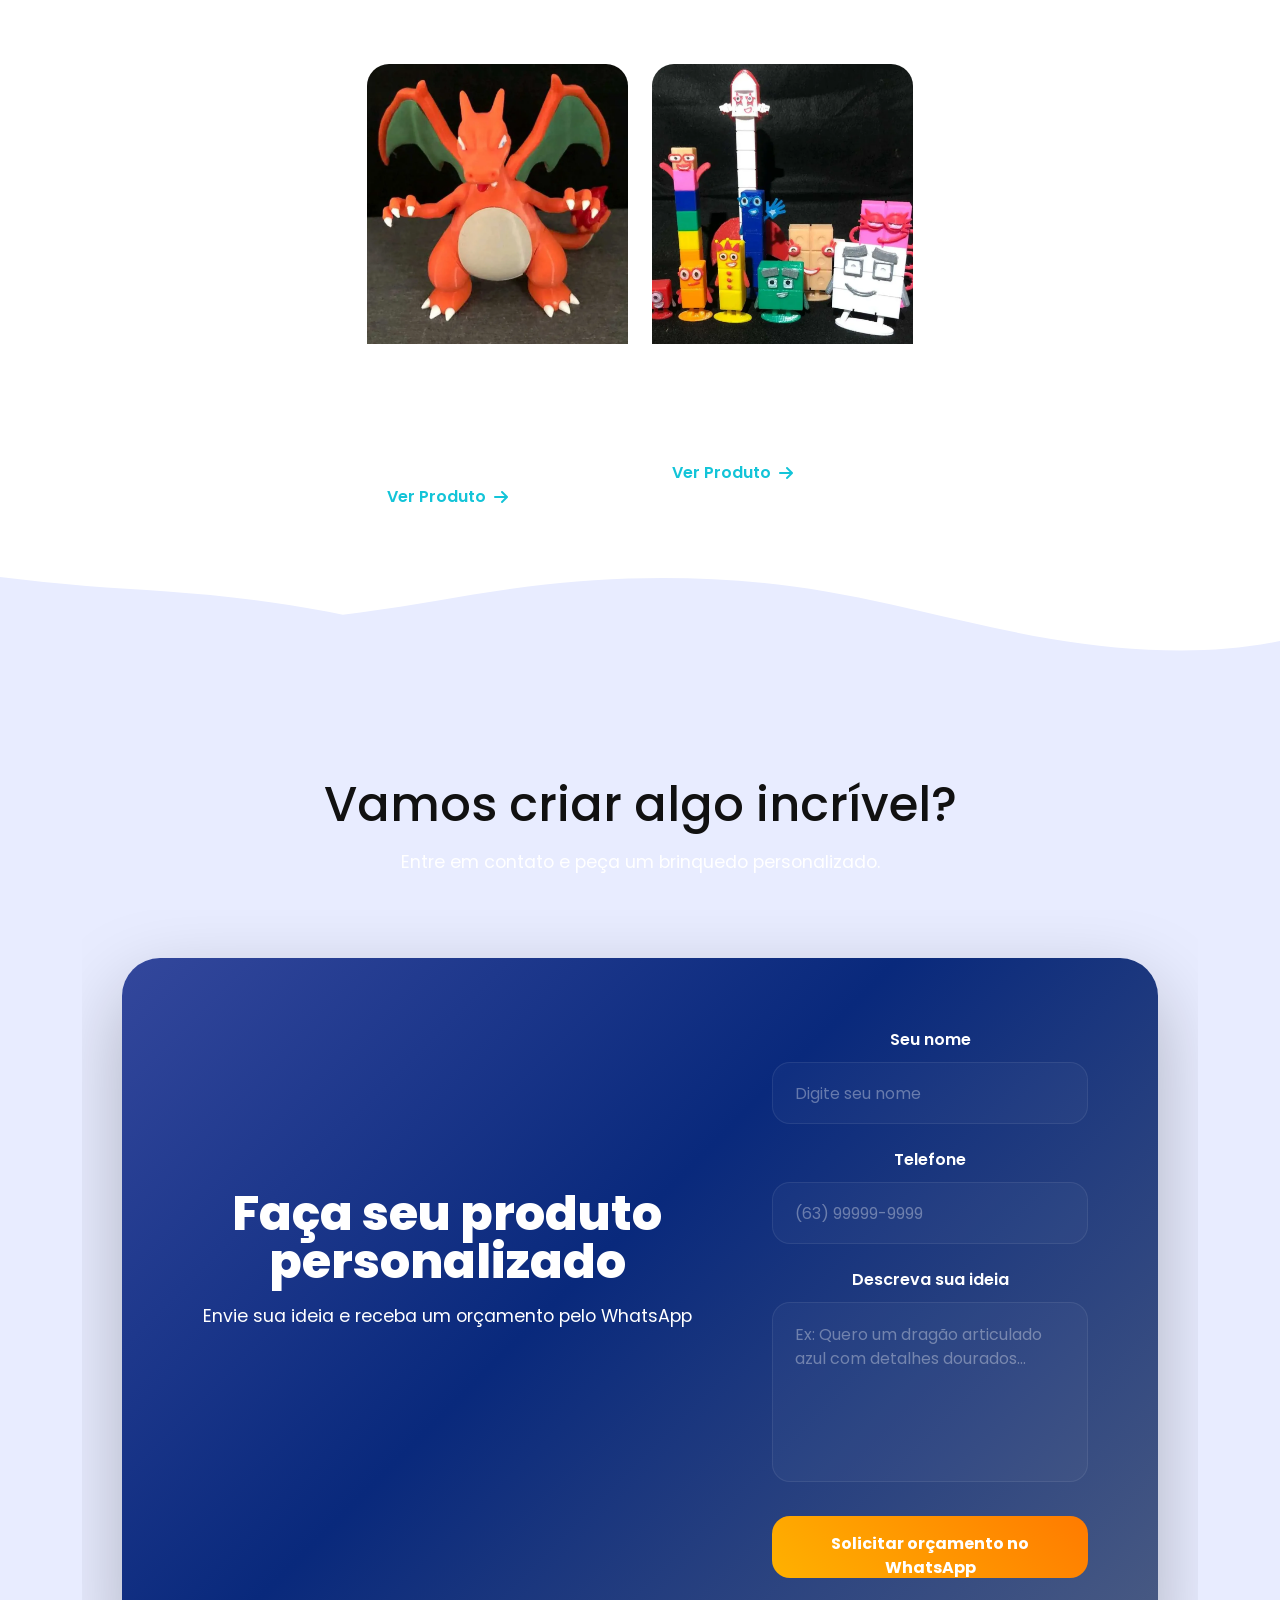
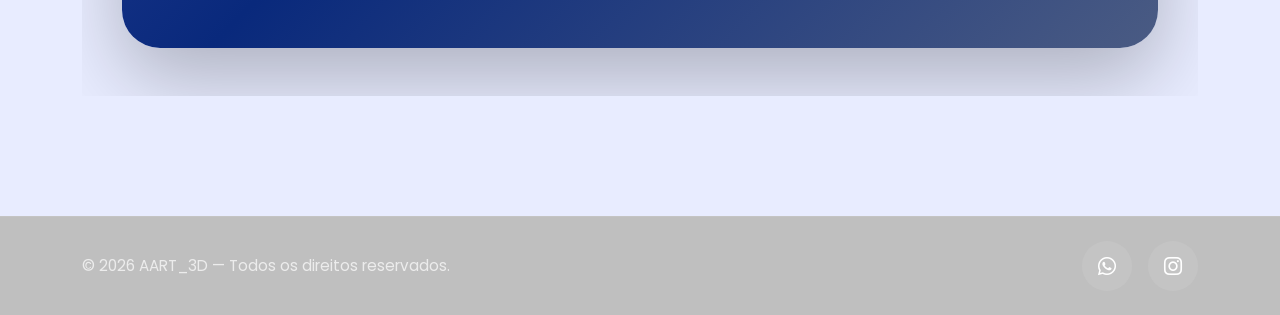
==== commit b14c9076: "Mudanças a pedido do cliente Add: categoria lúdicos Aumentar significativamente a logo Melhoras na r" ====
--- a/index.html
+++ b/index.html
@@ -51,7 +51,7 @@
         <div class="container hero-content">
 
             <div class="row justify-content-center">
-                <div class="col-12 col-lg-10">
+                <div class="col-12 col-lg-10 col-sm-12">
 
                     <img src="img/logo_transparente.png" alt="Logo AART 3D" class="logo img-fluid">
 
@@ -191,13 +191,16 @@
                     Chaveiros
                 </button>
 
+                <button class="filter-btn" data-filter="ludicos">
+                    Lúdicos
+                </button>
+
             </div>
 
             <!-- GRID -->
-            <div class="row g-4">
-
-                <!-- ITEM -->
-                <div class="col-6 col-md-4 galeria-item" data-category="sensoriais">
+            <div class="row g-4 justify-content-center">
+                <!-- ITEM -->
+                <div class="col-12 col-md-6 col-xl-3 galeria-item" data-category="sensoriais">
 
                     <a href="https://loja.infinitepay.io/aart_3d/wdg5242-aart-ball-flex" target="_blank"
                         class="galeria-modern-card">
@@ -226,7 +229,7 @@
                 </div>
 
                 <!-- ITEM -->
-                <div class="col-6 col-md-4 galeria-item" data-category="articulados">
+                <div class="col-12 col-md-6 col-xl-3 galeria-item" data-category="articulados">
 
                     <a href="https://loja.infinitepay.io/aart_3d/fjn7101-stitch-articulado" target="_blank"
                         class="galeria-modern-card">
@@ -255,7 +258,7 @@
                 </div>
 
                 <!-- ITEM -->
-                <div class="col-6 col-md-4 galeria-item" data-category="articulados">
+                <div class="col-12 col-md-6 col-xl-3 galeria-item" data-category="articulados">
 
                     <a href="https://loja.infinitepay.io/aart_3d/otq5747-dragaozao-3d" target="_blank"
                         class="galeria-modern-card">
@@ -284,7 +287,7 @@
                 </div>
 
                 <!-- ITEM -->
-                <div class="col-6 col-md-4 galeria-item" data-category="kits">
+                <div class="col-12 col-md-6 col-xl-3 galeria-item" data-category="kits">
 
                     <a href="https://sualoja.com/produto4" target="_blank" class="galeria-modern-card">
 
@@ -313,7 +316,7 @@
                 </div>
 
                 <!-- ITEM -->
-                <div class="col-6 col-md-4 galeria-item" data-category="kits">
+                <div class="col-12 col-md-6 col-xl-3 galeria-item" data-category="kits">
 
                     <a href="https://loja.infinitepay.io/aart_3d/whh1811-kit-sensorial-2" target="_blank"
                         class="galeria-modern-card">
@@ -343,7 +346,7 @@
                 </div>
 
                 <!-- ITEM -->
-                <div class="col-6 col-md-4 galeria-item" data-category="kits">
+                <div class="col-12 col-md-6 col-xl-3 galeria-item" data-category="kits">
 
                     <a href="https://loja.infinitepay.io/aart_3d/quf1893-kit-sensorial-3" target="_blank"
                         class="galeria-modern-card">
@@ -373,7 +376,7 @@
                 </div>
 
                 <!-- ITEM -->
-                <div class="col-6 col-md-4 galeria-item" data-category="kits">
+                <div class="col-12 col-md-6 col-xl-3 galeria-item" data-category="kits">
 
                     <a href="https://loja.infinitepay.io/aart_3d/quf1893-kit-sensorial-4" target="_blank"
                         class="galeria-modern-card">
@@ -403,7 +406,7 @@
                 </div>
 
                 <!-- ITEM -->
-                <div class="col-6 col-md-4 galeria-item" data-category="articulados">
+                <div class="col-12 col-md-6 col-xl-3 galeria-item" data-category="articulados">
 
                     <a href="https://loja.infinitepay.io/aart_3d/iwq2552-estrelita-flex" target="_blank"
                         class="galeria-modern-card">
@@ -432,7 +435,7 @@
                 </div>
 
                 <!-- ITEM -->
-                <div class="col-6 col-md-4 galeria-item" data-category="aart_3d">
+                <div class="col-12 col-md-6 col-xl-3 galeria-item" data-category="aart_3d">
 
                     <a href="https://loja.infinitepay.io/aart_3d/quj4437-charizard-3d" target="_blank"
                         class="galeria-modern-card">
@@ -461,7 +464,7 @@
                 </div>
 
                 <!-- ITEM -->
-                <div class="col-6 col-md-4 galeria-item" data-category="aart_3d">
+                <div class="col-12 col-md-6 col-xl-3 galeria-item" data-category="aart_3d">
 
                     <a href="https://loja.infinitepay.io/aart_3d/quj4437-charizard-3d" target="_blank"
                         class="galeria-modern-card">
@@ -495,8 +498,14 @@
 
     </section>
 
-
-     <!-- CTA -->
+    <div class="wave-transition wave-top">
+        <svg data-name="Layer 1" xmlns="http://www.w3.org/2000/svg" viewBox="0 0 1200 120" preserveAspectRatio="none">
+            <path
+                d="M321.39,56.44c58-10.79,114.16-30.13,172-41.86,82.39-16.72,168.19-17.73,250.45-.39C823.78,31,906.67,72,985.66,92.83c70.05,18.48,146.53,26.09,214.34,3V120H0V0C26.9,4.75,55.05,10.3,81.11,13.4,151.72,21.84,223.77,24.64,321.39,56.44Z"
+                class="wave-fill"></path>
+        </svg>
+    </div>
+    <!-- CTA -->
     <section class="cta">
 
         <div class="container">
--- a/css/style.css
+++ b/css/style.css
@@ -16,12 +16,10 @@
     font-family: 'Poppins', sans-serif;
     color: white;
 
-    /* Substitui a imagem antiga por um gradiente rico de 3 cores */
     background: linear-gradient(135deg, #140f31 0%, #63559b 50%, #060409 100%);
     background-attachment: fixed;
 
     overflow-x: hidden;
-    /* Evita barras de rolagem por causa dos ícones flutuantes */
     position: relative;
 }
 
@@ -37,8 +35,8 @@
 /* CONTAINER */
 
 .container {
-    width: 90%;
-    max-width: 1200px;
+    width: 100%;
+    /* max-width: 1200px; */
     margin: auto;
 }
 
@@ -53,7 +51,7 @@
     justify-content: center;
     text-align: center;
     overflow: hidden;
-
+margin-bottom: 50px;
     background: transparent;
 }
 
@@ -63,8 +61,8 @@
 }
 
 .logo {
-    width: 280px;
-    margin: 0 auto 30px;
+    width: 480px;
+    margin: 0 auto;
 }
 
 .hero h1 {
@@ -195,9 +193,11 @@
 
 /* GALERIA (Mantida transparente para o fundo espacial aparecer e a onda destacar!) */
 
-.galeria-section{
-    margin-top: 100px;;
-}
+.galeria-section {
+    margin-top: 100px;
+    ;
+}
+
 .gallery {
     position: relative;
     padding: 180px 0 120px 0 !important;
@@ -244,7 +244,7 @@
 .cta p {
     margin-bottom: 35px;
     font-size: 1.1rem;
-    color: #444;
+    color: white;
 }
 
 /* RESPONSIVO */
@@ -263,9 +263,6 @@
         font-size: 2rem;
     }
 
-    .logo {
-        width: 140px;
-    }
 
     .about {
         padding-bottom: 90px !important;
@@ -276,6 +273,28 @@
     }
 }
 
+/* Tablets */
+@media (max-width: 992px) {
+    .logo {
+        width: 380px;
+    }
+}
+
+/* Celulares */
+@media (max-width: 768px) {
+    .logo {
+        width: 450px;
+        max-width: 95%;
+    }
+}
+
+/* Celulares pequenos */
+@media (max-width: 480px) {
+    .logo {
+        width: 500px;
+        max-width: 100%;
+    }
+}
 
 /* ===================== */
 /* GALERIA INTERNA */
@@ -422,7 +441,7 @@
 /* PERSONALIZADO */
 /* ===================== */
 
-.personalizado{
+.personalizado {
     position: relative;
     padding: 120px 0;
     overflow: hidden;
@@ -430,7 +449,7 @@
 
 /* CONTAINER */
 
-.personalizado .container{
+.personalizado .container {
     width: 95%;
     max-width: 1600px;
     margin: auto;
@@ -438,7 +457,7 @@
 
 /* CARD */
 
-.personalizado-box{
+.personalizado-box {
 
     width: 100%;
 
@@ -452,29 +471,27 @@
     border-radius: 38px;
 
     background:
-    linear-gradient(
-        135deg,
-        #33479c 0%,
-        #09297c 45%,
-        #4a5b83 100%
-    );
+        linear-gradient(135deg,
+            #33479c 0%,
+            #09297c 45%,
+            #4a5b83 100%);
 
     box-shadow:
-    0 30px 80px rgba(0,0,0,.25);
+        0 30px 80px rgba(0, 0, 0, .25);
 
     overflow: hidden;
 }
 
 /* COLUNA TEXTO */
 
-.personalizado-info{
+.personalizado-info {
     width: 45%;
     flex-shrink: 0;
 }
 
 /* TÍTULO */
 
-.personalizado-title{
+.personalizado-title {
 
     font-size: 4.2rem;
     line-height: 1;
@@ -486,14 +503,12 @@
     margin-bottom: 25px;
 }
 
-.personalizado-title span{
+.personalizado-title span {
 
     background:
-    linear-gradient(
-        45deg,
-        #25d8ff,
-        #13c4d8
-    );
+        linear-gradient(45deg,
+            #25d8ff,
+            #13c4d8);
 
     -webkit-background-clip: text;
     -webkit-text-fill-color: transparent;
@@ -501,9 +516,9 @@
 
 /* SUBTÍTULO */
 
-.personalizado-subtitle{
-
-    color: rgba(255,255,255,.68);
+.personalizado-subtitle {
+
+    color: white;
 
     font-size: 1.1rem;
 
@@ -514,13 +529,13 @@
 
 /* FORM */
 
-.personalizado form{
+.personalizado form {
     width: 55%;
 }
 
 /* LABEL */
 
-.form-label{
+.form-label {
 
     display: block;
 
@@ -533,7 +548,7 @@
 
 /* INPUT */
 
-.form-control{
+.form-control {
 
     width: 100%;
 
@@ -541,9 +556,9 @@
 
     border-radius: 18px;
 
-    border: 1px solid rgba(255,255,255,.08);
-
-    background: rgba(255,255,255,.03);
+    border: 1px solid rgba(255, 255, 255, .08);
+
+    background: rgba(255, 255, 255, .03);
 
     padding: 0 22px;
 
@@ -558,7 +573,7 @@
 
 /* TEXTAREA */
 
-textarea.form-control{
+textarea.form-control {
 
     min-height: 180px;
 
@@ -569,25 +584,25 @@
 
 /* PLACEHOLDER */
 
-.form-control::placeholder{
-    color: rgba(255,255,255,.35);
+.form-control::placeholder {
+    color: rgba(255, 255, 255, .35);
 }
 
 /* FOCUS */
 
-.form-control:focus{
+.form-control:focus {
 
     border-color: #13c4d8;
 
-    background: rgba(255,255,255,.05);
+    background: rgba(255, 255, 255, .05);
 
     box-shadow:
-    0 0 0 4px rgba(19,196,216,.12);
+        0 0 0 4px rgba(19, 196, 216, .12);
 }
 
 /* BOTÃO */
 
-.personalizado .btn{
+.personalizado .btn {
 
     width: 100%;
 
@@ -600,11 +615,9 @@
     margin-top: 10px;
 
     background:
-    linear-gradient(
-        45deg,
-        #ffb100,
-        #ff7b00
-    );
+        linear-gradient(45deg,
+            #ffb100,
+            #ff7b00);
 
     color: white;
 
@@ -617,19 +630,19 @@
     transition: .3s;
 }
 
-.personalizado .btn:hover{
+.personalizado .btn:hover {
 
     transform: translateY(-4px);
 
     box-shadow:
-    0 20px 40px rgba(255,123,0,.35);
+        0 20px 40px rgba(255, 123, 0, .35);
 }
 
 /* RESPONSIVO */
 
-@media(max-width: 1100px){
-
-    .personalizado-box{
+@media(max-width: 1100px) {
+
+    .personalizado-box {
 
         flex-direction: column;
 
@@ -639,18 +652,18 @@
     }
 
     .personalizado-info,
-    .personalizado form{
+    .personalizado form {
         width: 100%;
     }
 
-    .personalizado-title{
+    .personalizado-title {
 
         font-size: 3rem;
 
         text-align: center;
     }
 
-    .personalizado-subtitle{
+    .personalizado-subtitle {
 
         text-align: center;
 
@@ -658,31 +671,32 @@
     }
 }
 
-@media(max-width: 768px){
-
-    .personalizado{
+@media(max-width: 768px) {
+
+    .personalizado {
         padding: 80px 0;
     }
 
-    .personalizado-box{
+    .personalizado-box {
 
         padding: 35px 22px;
 
         border-radius: 28px;
     }
 
-    .personalizado-title{
+    .personalizado-title {
         font-size: 2.2rem;
     }
 
-    .form-control{
+    .form-control {
         height: 56px;
     }
 
-    textarea.form-control{
+    textarea.form-control {
         min-height: 140px;
     }
 }
+
 /* ===================== */
 /* FOOTER */
 /* ===================== */
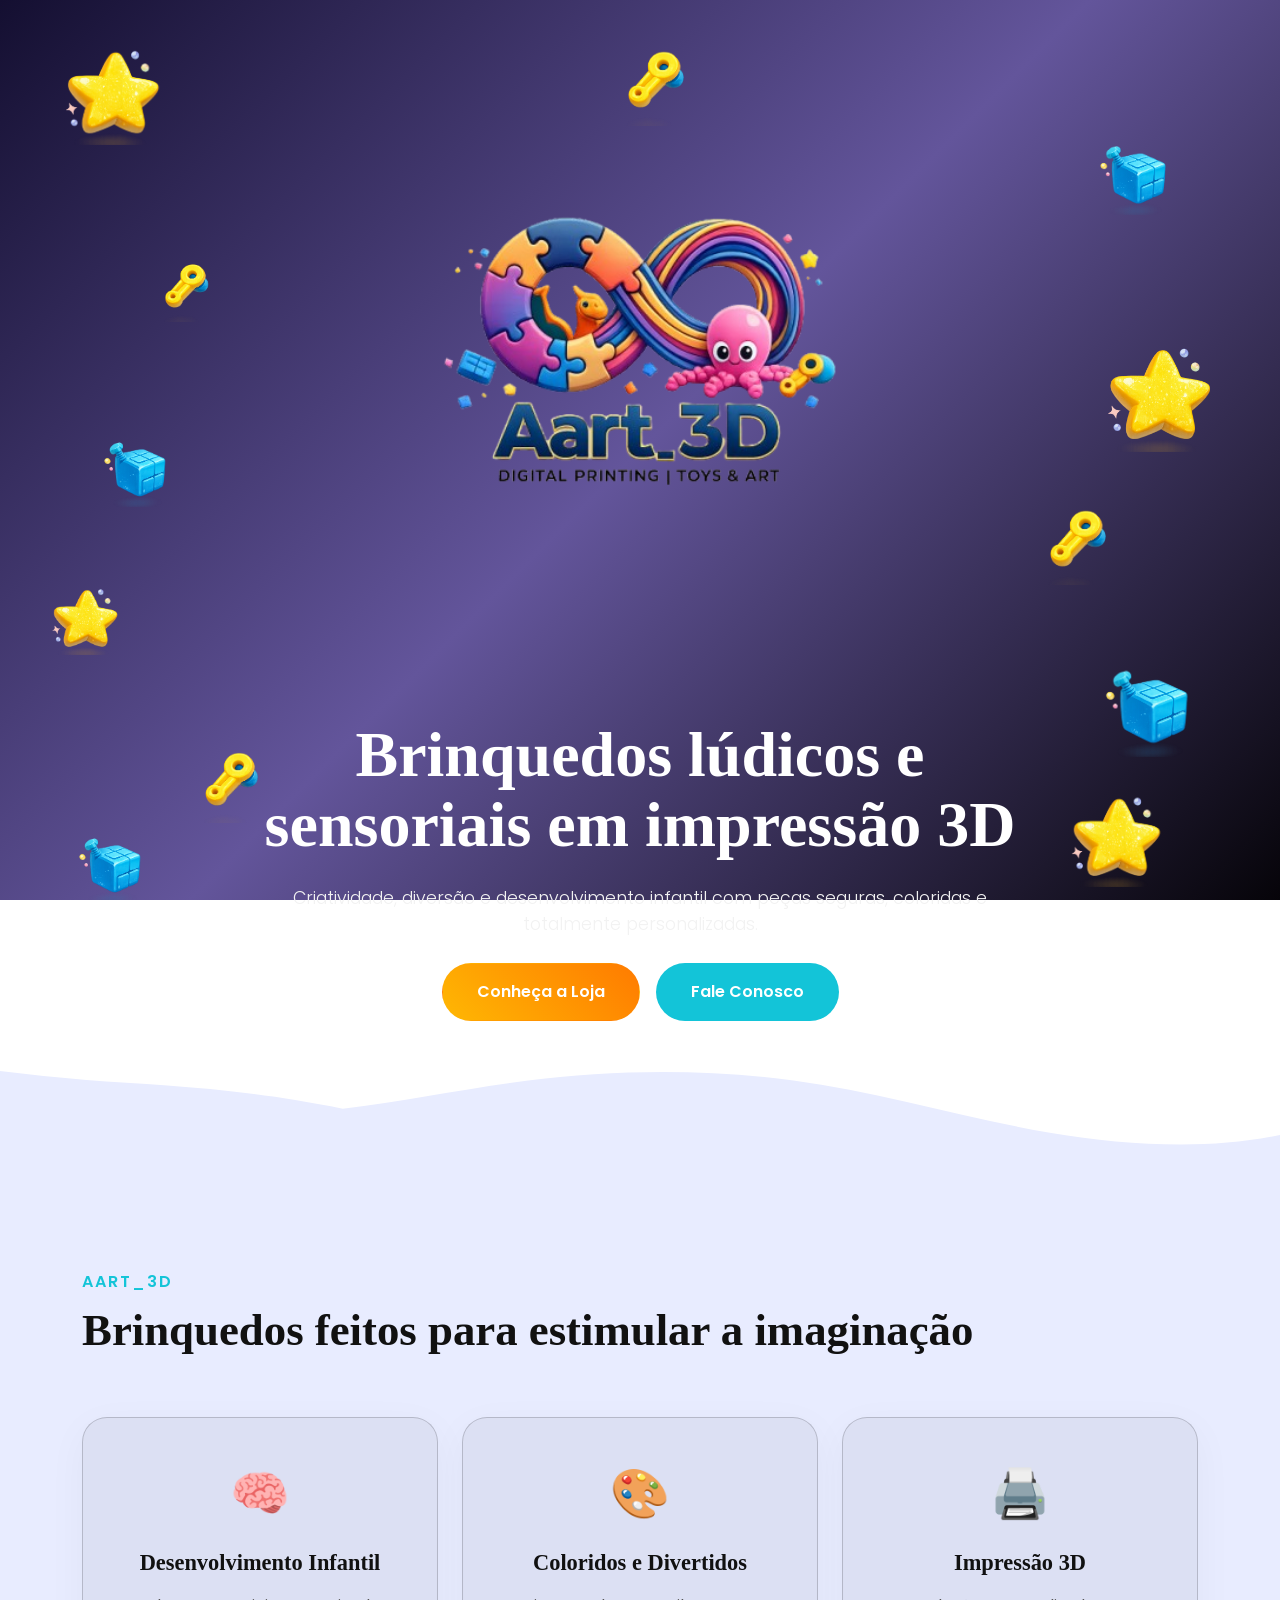
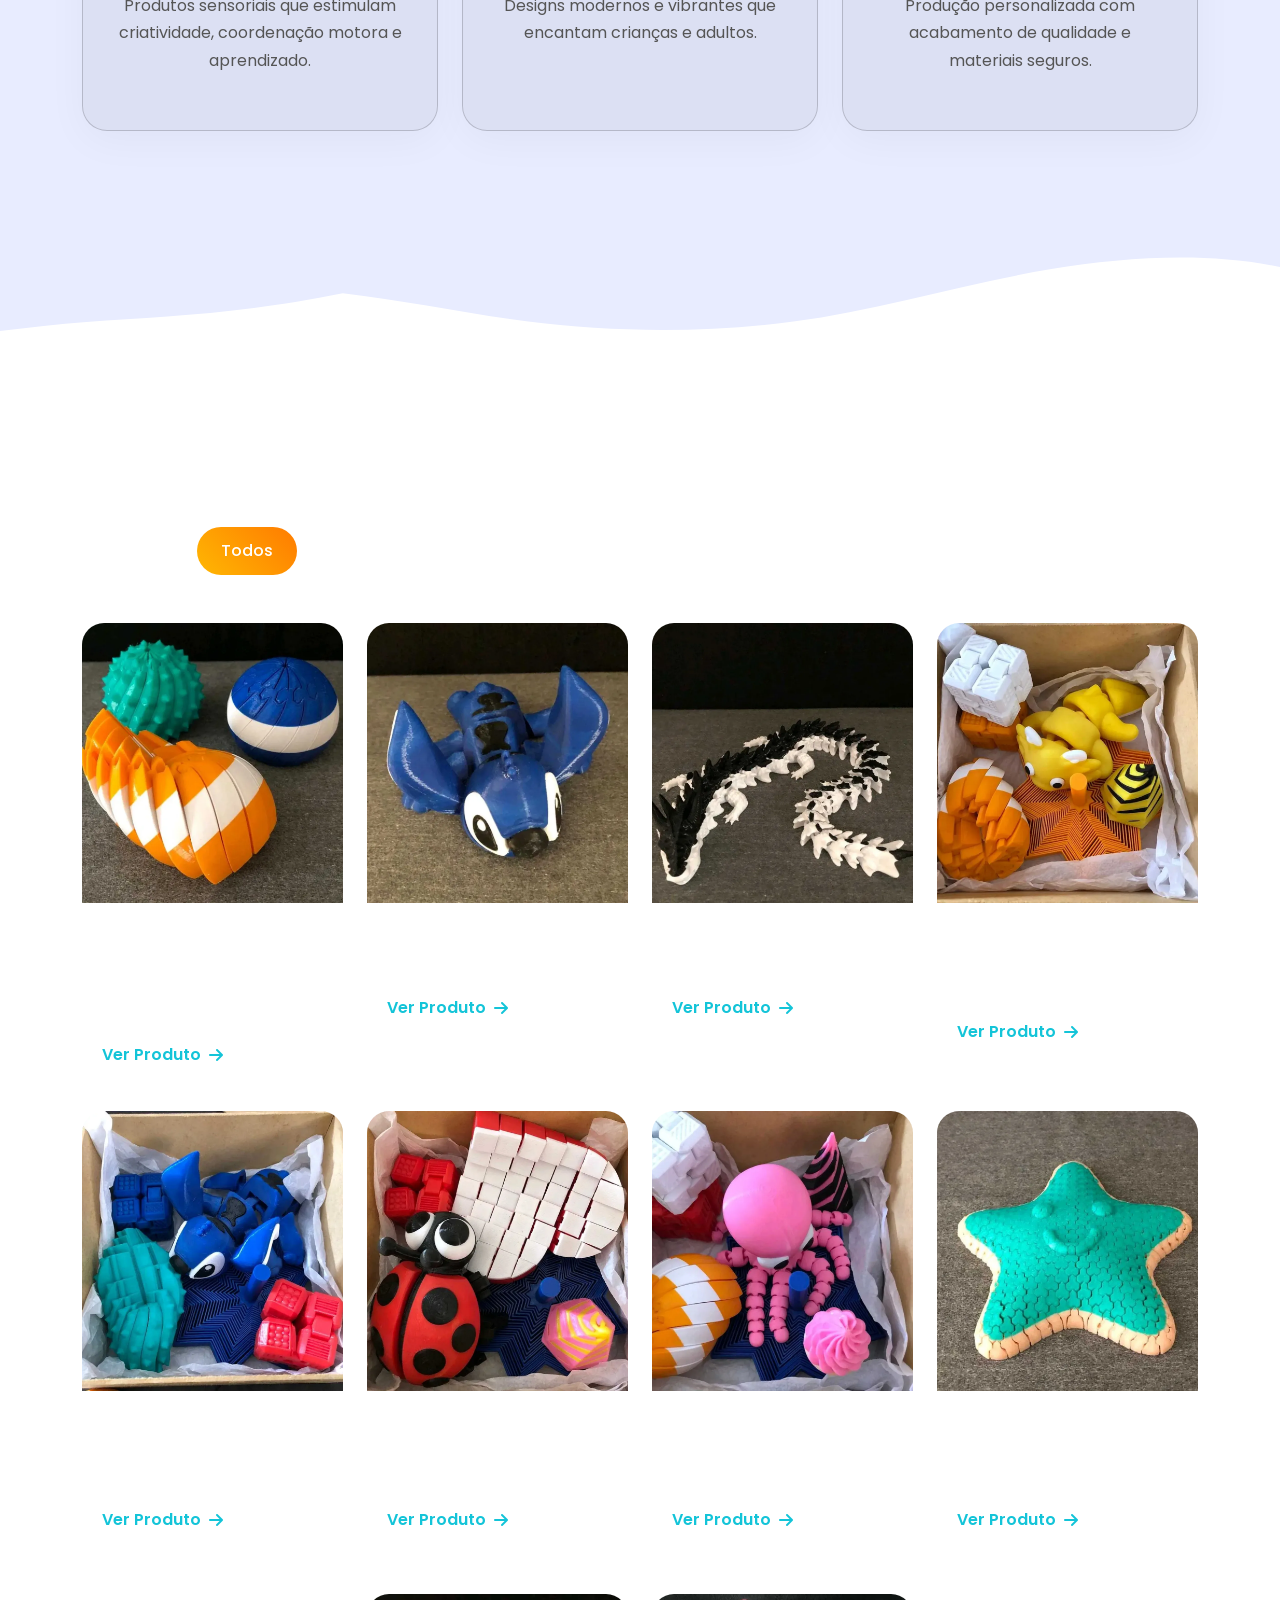
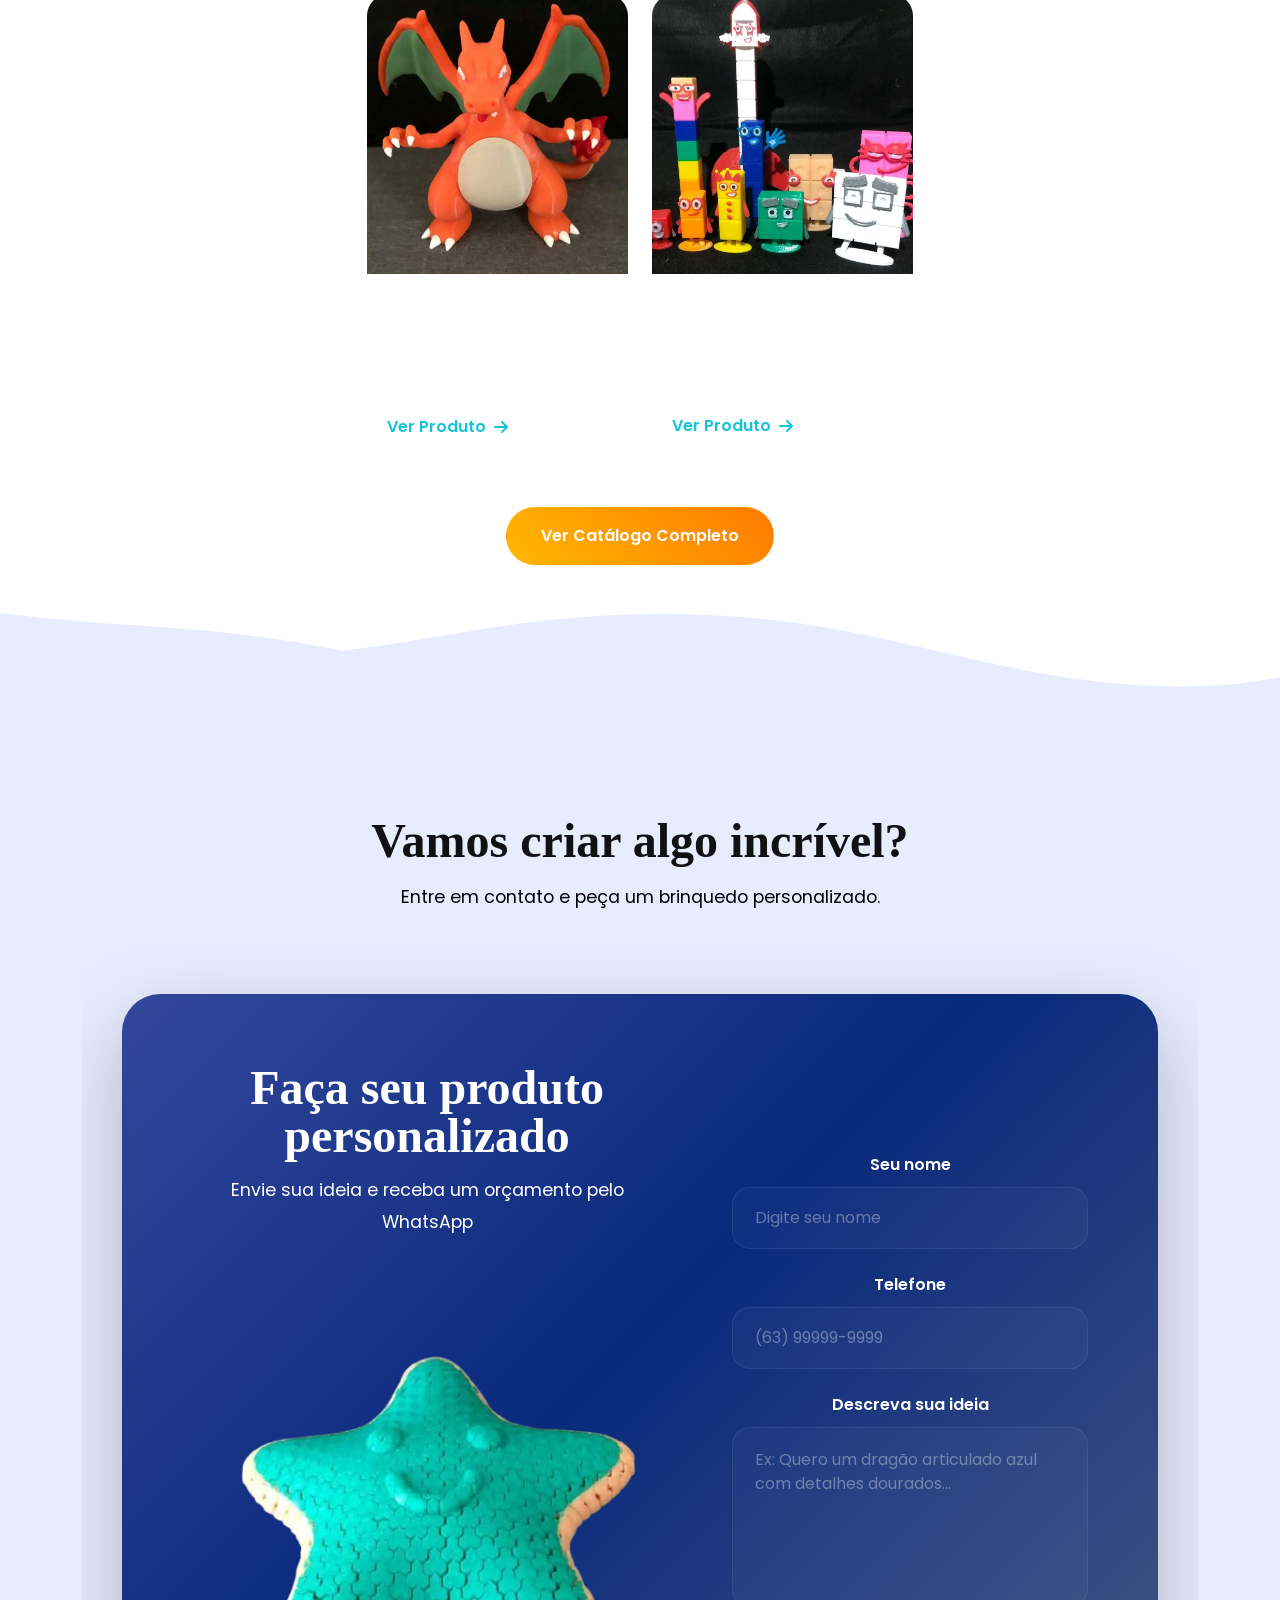
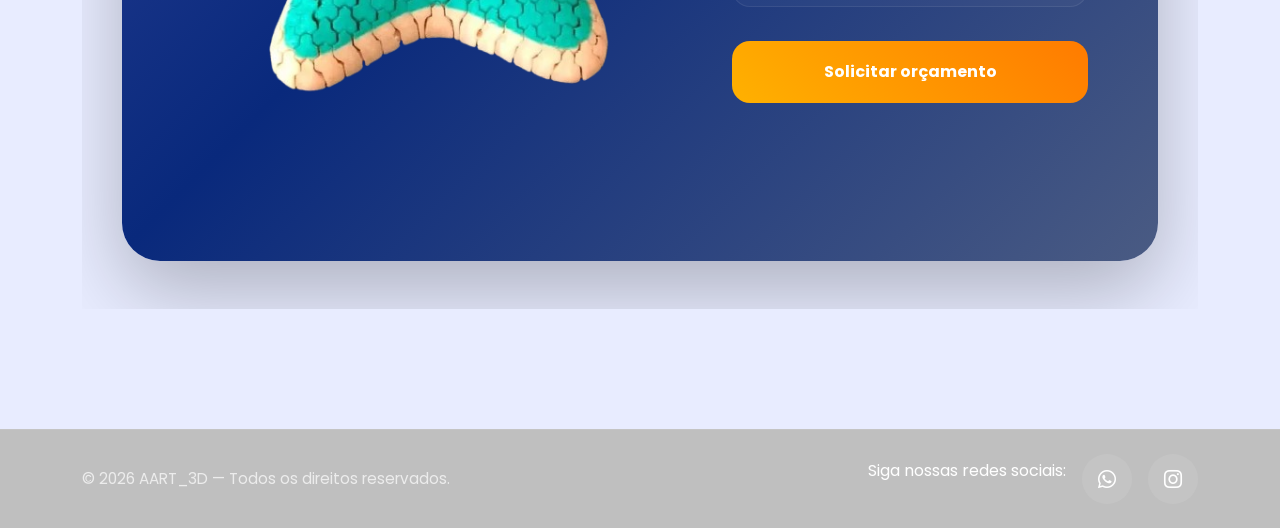
==== commit 641b2be8: "Alterações pedidas pelo cliente Criar loja a parte Alterar fonte dos titulos" ====
--- a/index.html
+++ b/index.html
@@ -65,7 +65,7 @@
                     </p>
 
                     <div class="buttons d-flex justify-content-center flex-wrap gap-3 mt-4">
-                        <a href="#galeria" class="btn primary">
+                    <a href="galeria.html" class="btn primary">
                             Conheça a Loja
                         </a>
 
@@ -491,6 +491,11 @@
                     </a>
 
                 </div>
+                <div class="text-center mt-5">
+                    <a href="galeria.html" class="btn primary">
+                        Ver Catálogo Completo
+                    </a>
+                </div>
 
             </div>
 
@@ -543,6 +548,9 @@
                                                 Envie sua ideia e receba um orçamento pelo WhatsApp
                                             </p>
 
+                                            <img src="img/Estrelita-Flex-removebg.png" alt="estrelita flex sem fundo"
+                                                class="img-fluid personalizado-image">
+
                                         </div>
 
                                         <!-- FORM -->
@@ -587,7 +595,7 @@
                                             <!-- BOTÃO -->
                                             <button type="submit" class="btn primary w-100">
 
-                                                Solicitar orçamento no WhatsApp
+                                                Solicitar orçamento
 
                                             </button>
 
@@ -630,7 +638,7 @@
                 <div class="col-12 col-md-6">
 
                     <div class="footer-social d-flex justify-content-center justify-content-md-end gap-3">
-
+                        <p>Siga nossas redes sociais:</p>
                         <!-- WHATSAPP -->
                         <a href="https://wa.me/5563984177502" target="_blank" class="social-link">
 
--- a/css/style.css
+++ b/css/style.css
@@ -31,6 +31,8 @@
 a {
     text-decoration: none;
 }
+
+
 
 /* CONTAINER */
 
@@ -244,7 +246,7 @@
 .cta p {
     margin-bottom: 35px;
     font-size: 1.1rem;
-    color: white;
+    color: black;
 }
 
 /* RESPONSIVO */
@@ -518,7 +520,7 @@
 
 .personalizado-subtitle {
 
-    color: white;
+    color: white !important;
 
     font-size: 1.1rem;
 
@@ -934,4 +936,102 @@
     .wave-transition svg {
         height: 40px;
     }
+}
+
+h1,
+h2,
+h3,
+h4,
+h5,
+h6,
+.galeria-title,
+.personalizado-title {
+    font-family: 'Baloo 2', cursive;
+    font-weight: 700;
+}
+
+/* ==========================
+   HEADER CATÁLOGO
+========================== */
+
+.catalogo-header {
+
+    position: absolute;
+    top: 0;
+    z-index: 1000;
+
+    /* background: rgba(255,255,255,0.95); */
+
+    backdrop-filter: blur(10px);
+
+    padding: 15px 0;
+
+    border-bottom: 1px solid rgba(0,0,0,.08);
+
+}
+
+.catalogo-logo img {
+
+    width: 180px;
+    height: auto;
+
+    transition: .3s;
+
+}
+
+.catalogo-logo img:hover {
+
+    transform: scale(1.05);
+
+}
+
+/* ==========================
+   HERO
+========================== */
+
+.catalogo-hero {
+
+    padding: 80px 0 50px;
+
+}
+
+.catalogo-hero h1 {
+
+    font-size: 3rem;
+    font-weight: 700;
+
+}
+
+.catalogo-hero p {
+
+    font-size: 1.2rem;
+    opacity: .8;
+
+}
+
+/* ==========================
+   MOBILE
+========================== */
+
+@media (max-width: 768px) {
+
+    .catalogo-logo img {
+
+        width: 60px;
+
+    }
+
+    .catalogo-hero h1 {
+
+        font-size: 2rem;
+
+    }
+
+    .catalogo-header .btn {
+
+        font-size: .9rem;
+        padding: 8px 14px;
+
+    }
+
 }
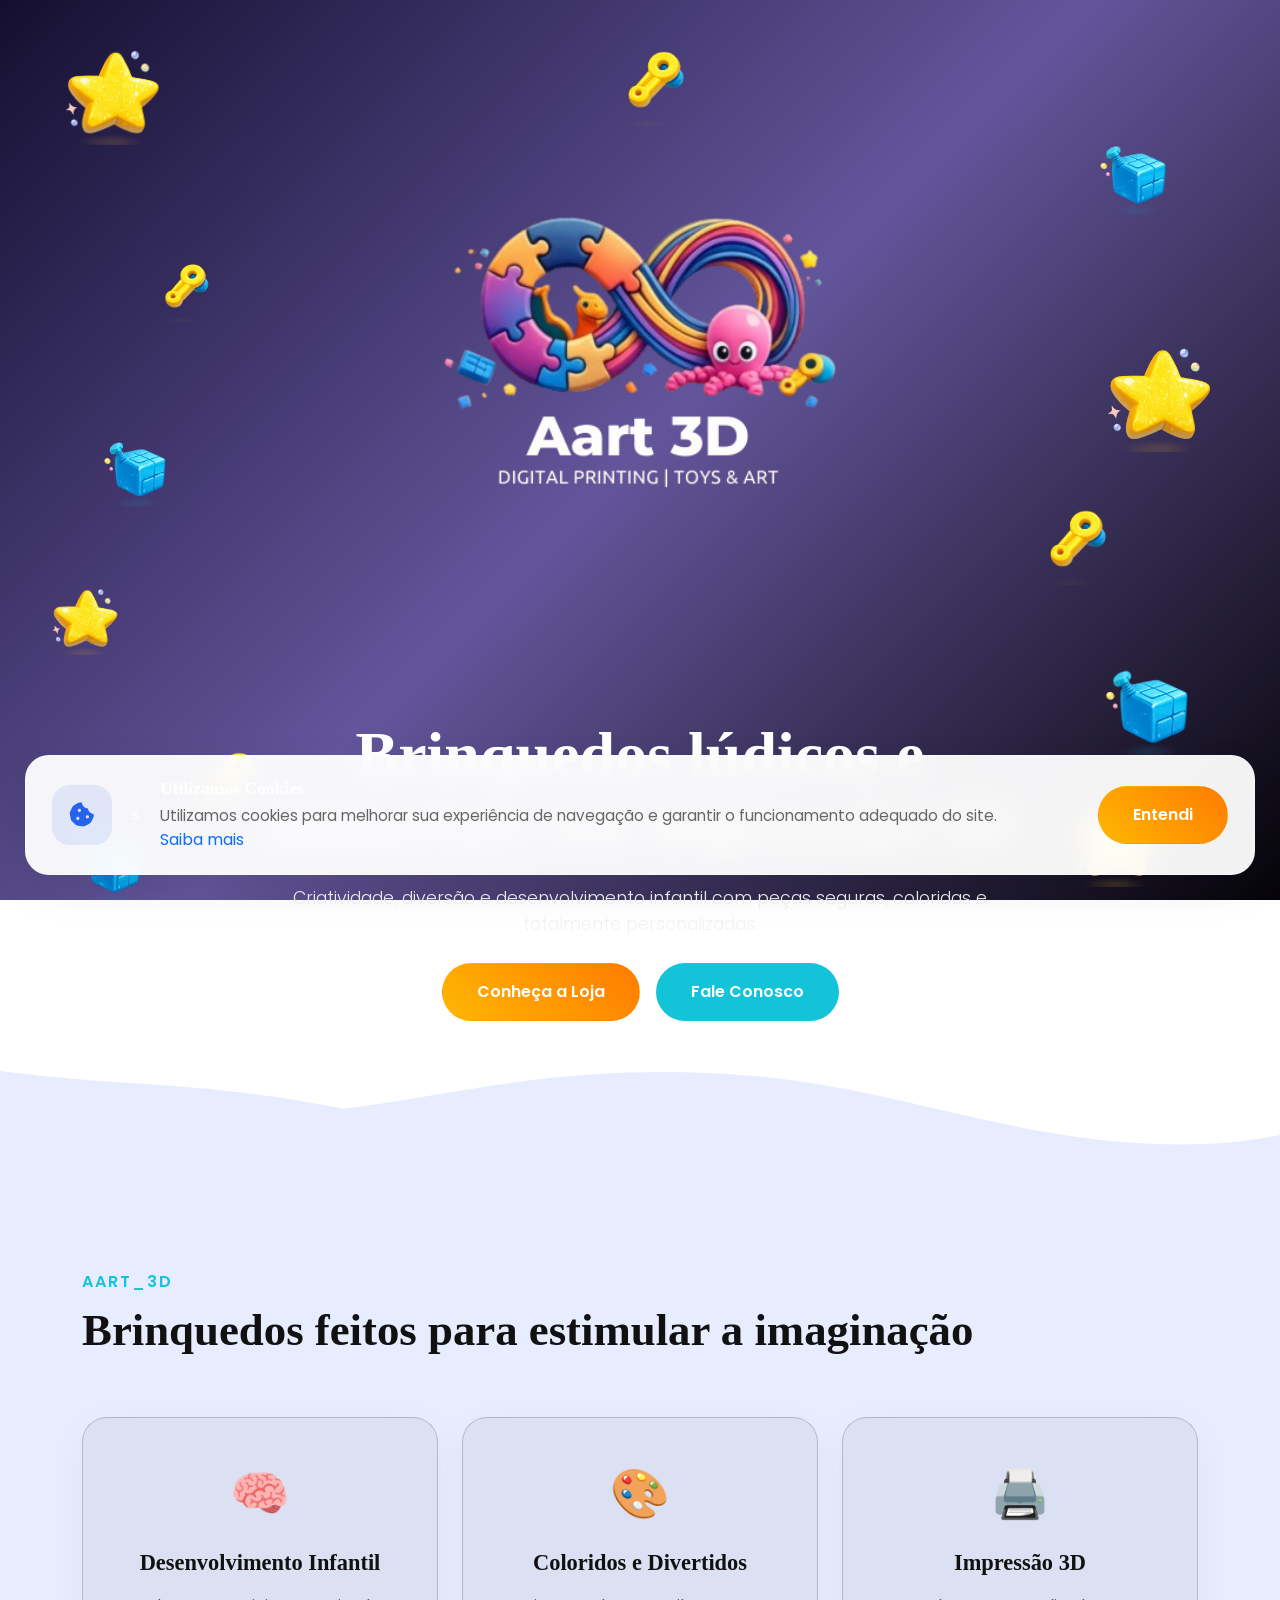
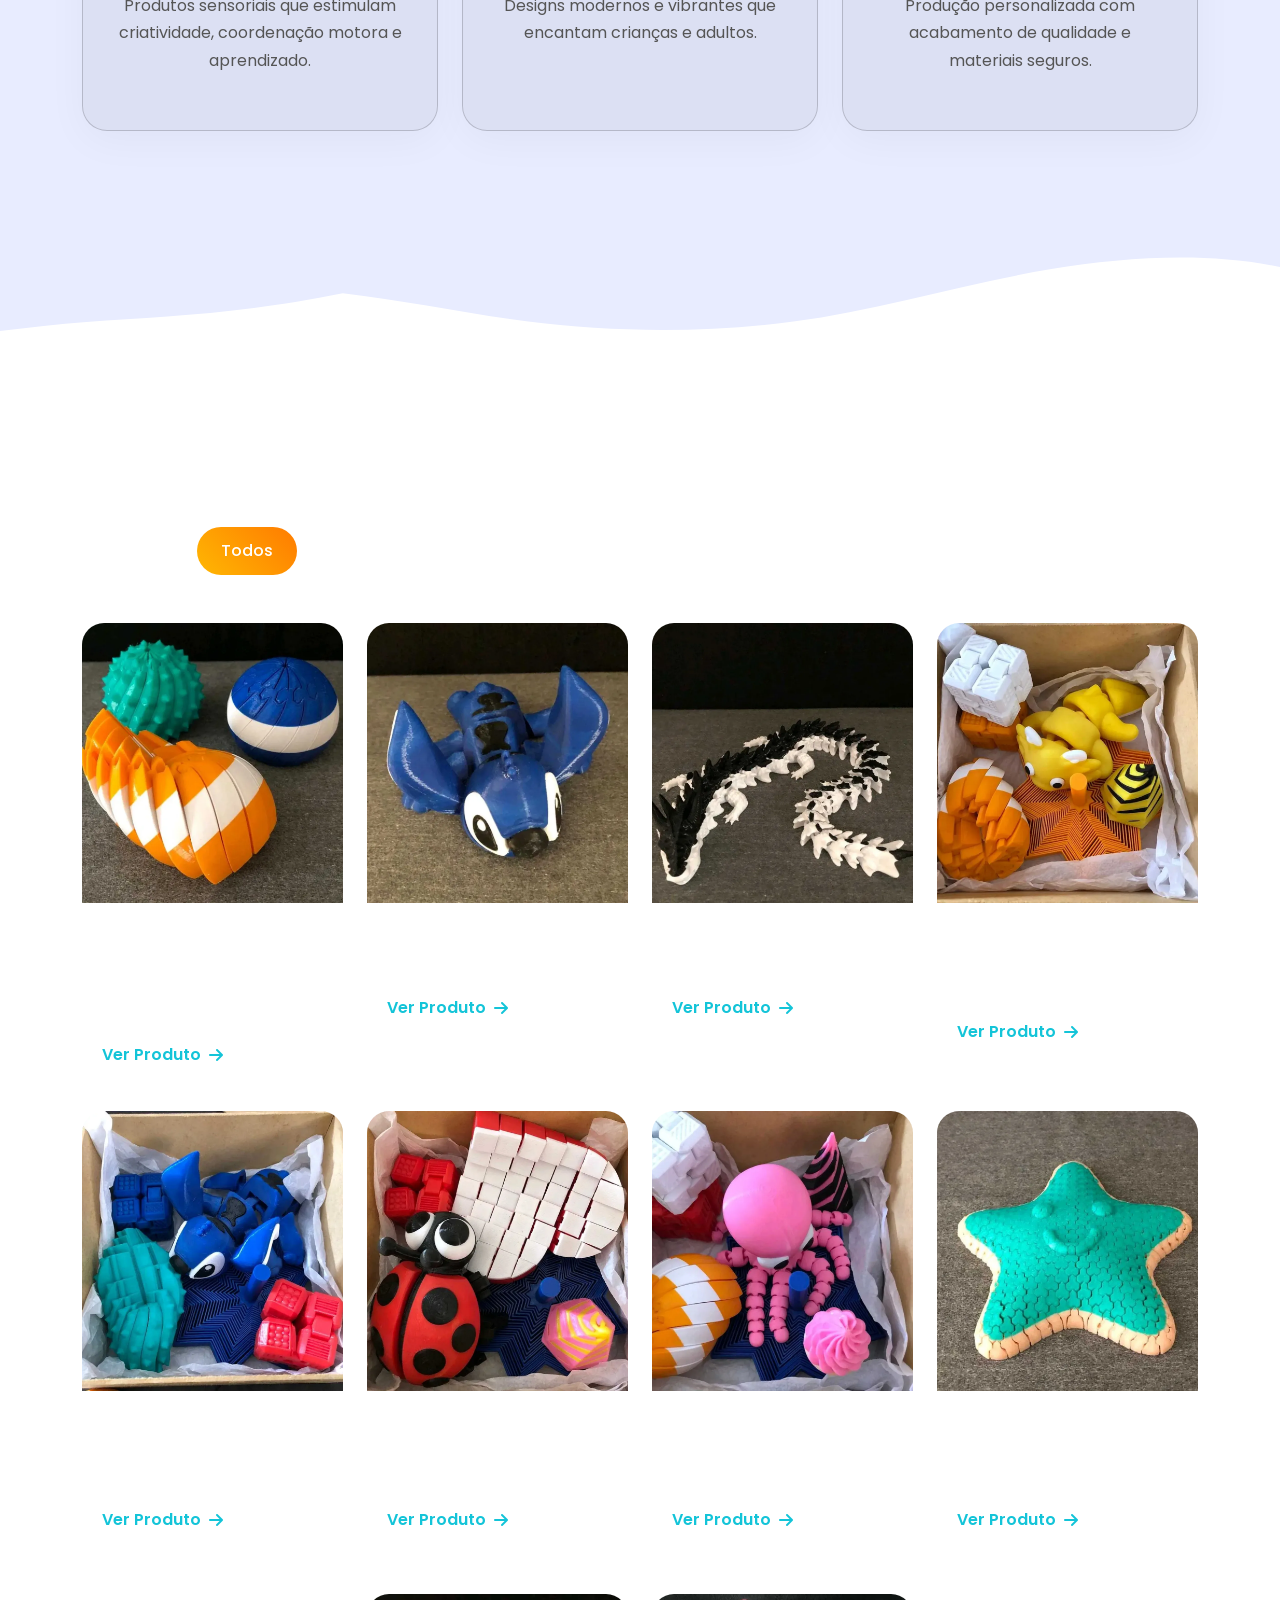
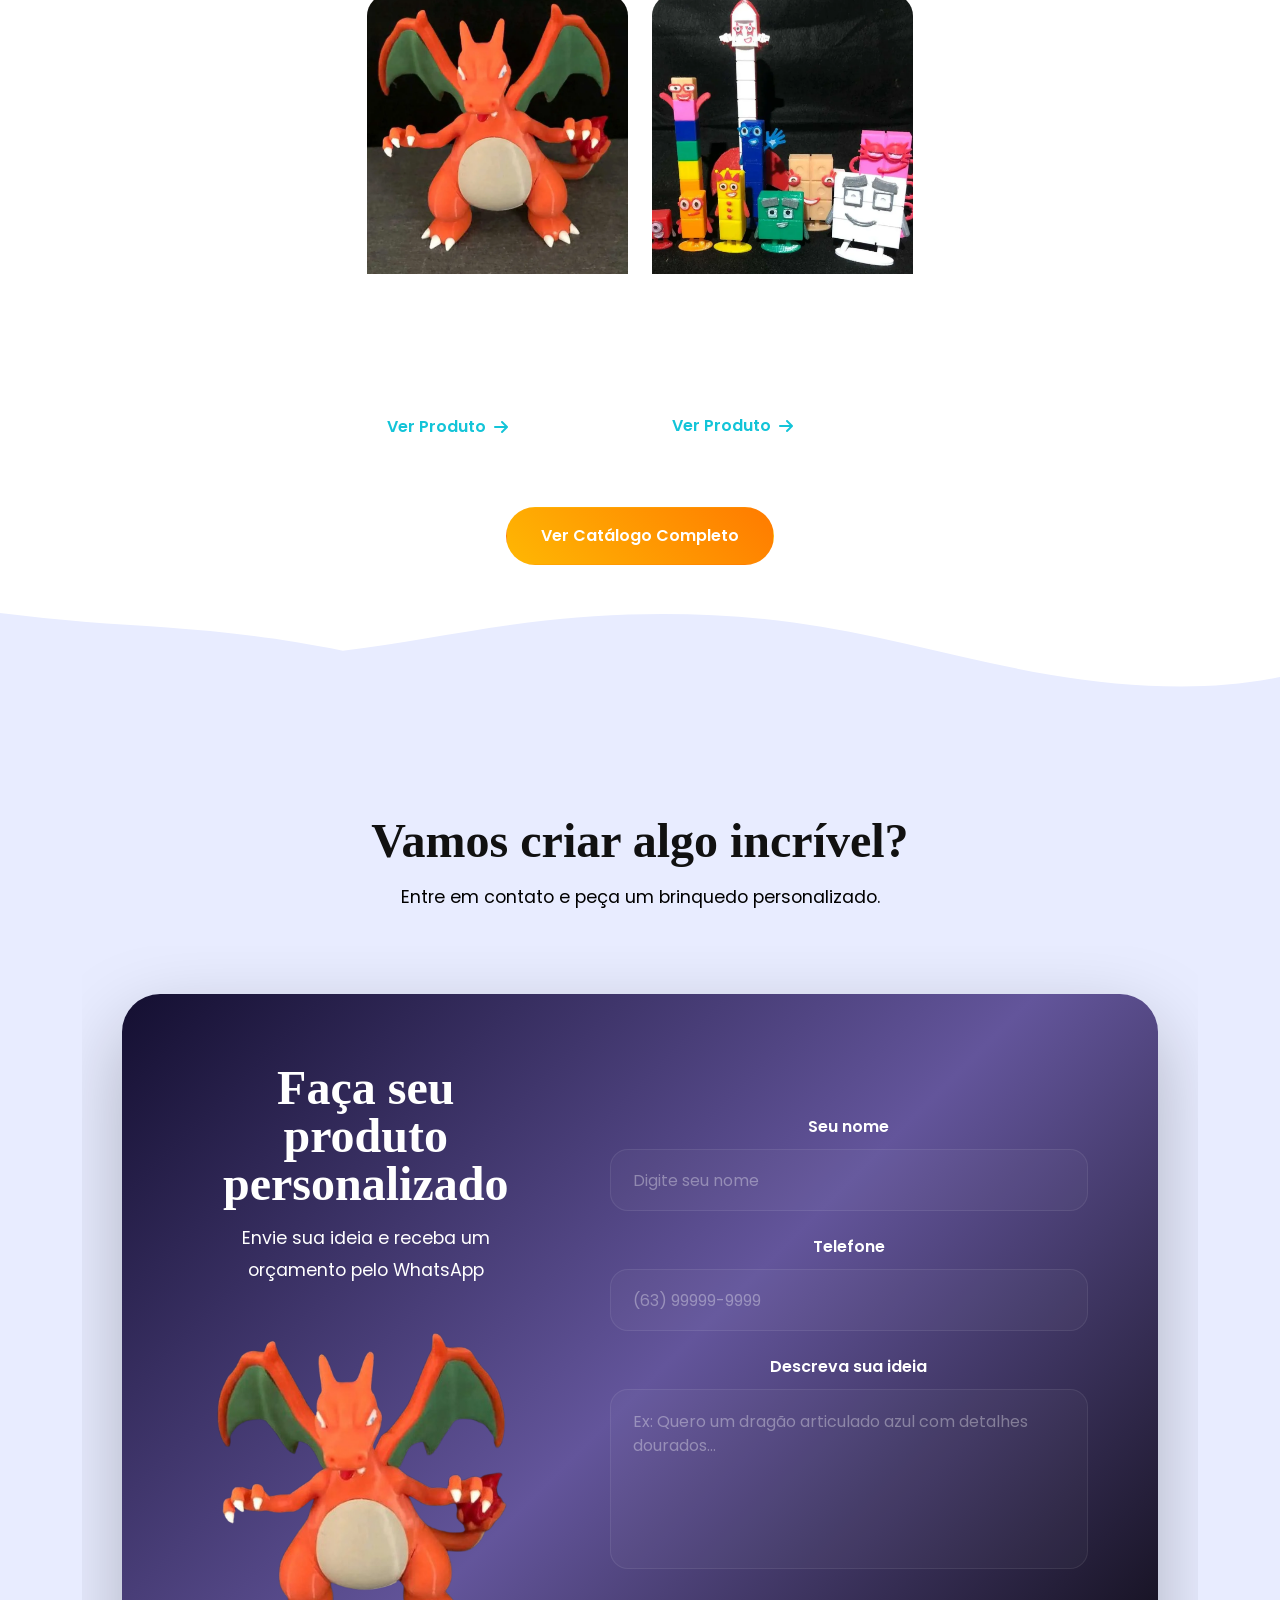
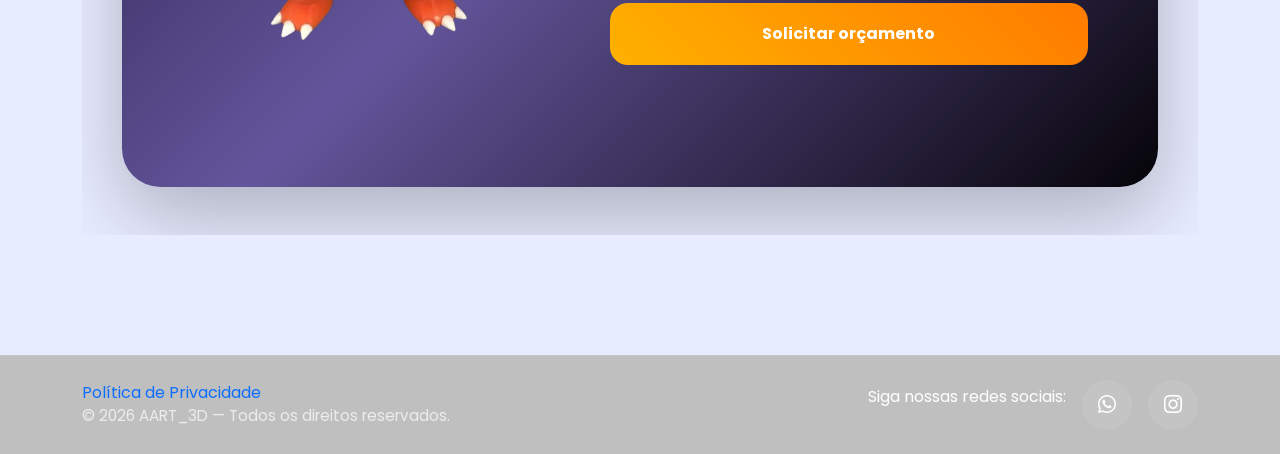
==== commit 9c1828ed: "Criando politca de privacidade e cookies Criando adequações a LGPD com a pagina de politicas de qual" ====
--- a/index.html
+++ b/index.html
@@ -22,7 +22,7 @@
     <link rel="stylesheet" href="https://cdnjs.cloudflare.com/ajax/libs/font-awesome/6.7.2/css/all.min.css">
 
     <!-- FAVICON -->
-    <link rel="icon" type="image/png" href="img/logo.png">
+    <link rel="icon" type="image/png" href="img/logo_transparente.png">
 
     <link rel="stylesheet" href="https://cdn.jsdelivr.net/npm/bootstrap-icons@1.11.3/font/bootstrap-icons.min.css">
 </head>
@@ -53,7 +53,7 @@
             <div class="row justify-content-center">
                 <div class="col-12 col-lg-10 col-sm-12">
 
-                    <img src="img/logo_transparente.png" alt="Logo AART 3D" class="logo img-fluid">
+                    <img src="img/logo_transparente_branca.png" alt="Logo AART 3D" class="logo img-fluid">
 
                     <h1 class="display-3 fw-bold">
                         Brinquedos lúdicos e sensoriais em impressão 3D
@@ -65,7 +65,7 @@
                     </p>
 
                     <div class="buttons d-flex justify-content-center flex-wrap gap-3 mt-4">
-                    <a href="galeria.html" class="btn primary">
+                        <a href="galeria.html" class="btn primary">
                             Conheça a Loja
                         </a>
 
@@ -548,7 +548,7 @@
                                                 Envie sua ideia e receba um orçamento pelo WhatsApp
                                             </p>
 
-                                            <img src="img/Estrelita-Flex-removebg.png" alt="estrelita flex sem fundo"
+                                            <img src="img/Charizard-3d-removebg.png" alt="estrelita flex sem fundo"
                                                 class="img-fluid personalizado-image">
 
                                         </div>
@@ -627,7 +627,9 @@
 
                 <!-- COPYRIGHT -->
                 <div class="col-12 col-md-6 text-center text-md-start">
-
+                    <a href="politica-de-privacidade.html">
+                        Política de Privacidade
+                    </a>
                     <p class="footer-copy mb-0">
                         © <span id="year"></span> AART_3D — Todos os direitos reservados.
                     </p>
@@ -662,6 +664,35 @@
         </div>
 
     </footer>
+    <div id="cookie-banner" class="cookie-banner">
+
+        <div class="cookie-content">
+
+            <div class="cookie-icon">
+                <i class="fa-solid fa-cookie-bite"></i>
+            </div>s
+
+            <div class="cookie-text">
+
+                <h4>Utilizamos Cookies</h4>
+
+                <p>
+                    Utilizamos cookies para melhorar sua experiência de navegação
+                    e garantir o funcionamento adequado do site.
+                </p>
+
+                <a href="politica-de-privacidade.html">
+                    Saiba mais
+                </a>
+            </div>
+
+            <button id="accept-cookies" class="btn primary">
+                Entendi
+            </button>
+
+        </div>
+
+    </div>
     <!-- Bootstrap JS -->
     <script src="https://cdn.jsdelivr.net/npm/bootstrap@5.3.7/dist/js/bootstrap.bundle.min.js"></script>
 
@@ -737,6 +768,34 @@
 
         document.getElementById('year').innerHTML = new Date().getFullYear();
     </script>
+    <script>
+        const cookieBanner =
+            document.getElementById('cookie-banner');
+
+        const acceptCookies =
+            document.getElementById('accept-cookies');
+
+        if (!localStorage.getItem('aartCookiesAccepted')) {
+
+            setTimeout(() => {
+
+                cookieBanner.classList.add('show');
+
+            }, 1000);
+
+        }
+
+        acceptCookies.addEventListener('click', () => {
+
+            localStorage.setItem(
+                'aartCookiesAccepted',
+                'true'
+            );
+
+            cookieBanner.classList.remove('show');
+
+        });
+    </script>
 </body>
 
 </html>
--- a/css/style.css
+++ b/css/style.css
@@ -472,11 +472,7 @@
 
     border-radius: 38px;
 
-    background:
-        linear-gradient(135deg,
-            #33479c 0%,
-            #09297c 45%,
-            #4a5b83 100%);
+    background: linear-gradient(135deg, #140f31 0%, #63559b 50%, #060409 100%);;
 
     box-shadow:
         0 30px 80px rgba(0, 0, 0, .25);
@@ -532,7 +528,7 @@
 /* FORM */
 
 .personalizado form {
-    width: 55%;
+    width: 100%;
 }
 
 /* LABEL */
@@ -1034,4 +1030,153 @@
 
     }
 
+}
+/* ==========================================
+   COOKIE BANNER
+========================================== */
+
+.cookie-banner {
+
+    position: fixed;
+
+    bottom: 25px;
+    left: 25px;
+    right: 25px;
+
+    z-index: 9999;
+
+    opacity: 0;
+    visibility: hidden;
+
+    transform: translateY(30px);
+
+    transition: all .4s ease;
+
+}
+
+.cookie-banner.show {
+
+    opacity: 1;
+    visibility: visible;
+
+    transform: translateY(0);
+
+}
+
+.cookie-content {
+
+    display: flex;
+    align-items: center;
+    gap: 20px;
+
+    padding: 22px 26px;
+
+    background: rgba(255, 255, 255, 0.95);
+
+    backdrop-filter: blur(14px);
+
+    border-radius: 24px;
+
+    box-shadow:
+        0 15px 40px rgba(0, 0, 0, .08);
+
+    border: 1px solid rgba(255, 255, 255, .4);
+
+}
+
+.cookie-icon {
+
+    width: 60px;
+    height: 60px;
+
+    display: flex;
+    align-items: center;
+    justify-content: center;
+
+    border-radius: 18px;
+
+    font-size: 1.6rem;
+
+    background: rgba(37, 99, 235, .1);
+
+    color: #2563eb;
+
+    flex-shrink: 0;
+
+}
+
+.cookie-text {
+
+    flex: 1;
+
+}
+
+.cookie-text h4 {
+
+    margin: 0 0 6px;
+
+    font-size: 1.1rem;
+    font-weight: 700;
+
+}
+
+.cookie-text p {
+
+    margin: 0;
+
+    font-size: .95rem;
+
+    color: #666;
+
+    line-height: 1.5;
+
+}
+
+/* MOBILE */
+
+@media (max-width: 768px) {
+
+    .cookie-banner {
+
+        left: 15px;
+        right: 15px;
+        bottom: 15px;
+
+    }
+
+    .cookie-content {
+
+        flex-direction: column;
+
+        text-align: center;
+
+        padding: 22px;
+
+    }
+
+    .cookie-icon {
+
+        width: 55px;
+        height: 55px;
+
+    }
+
+    .cookie-text h4 {
+
+        font-size: 1rem;
+
+    }
+
+    .cookie-text p {
+
+        font-size: .9rem;
+
+    }
+
+    .cookie-content .btn {
+
+        width: 100%;
+
+    }
+
 }
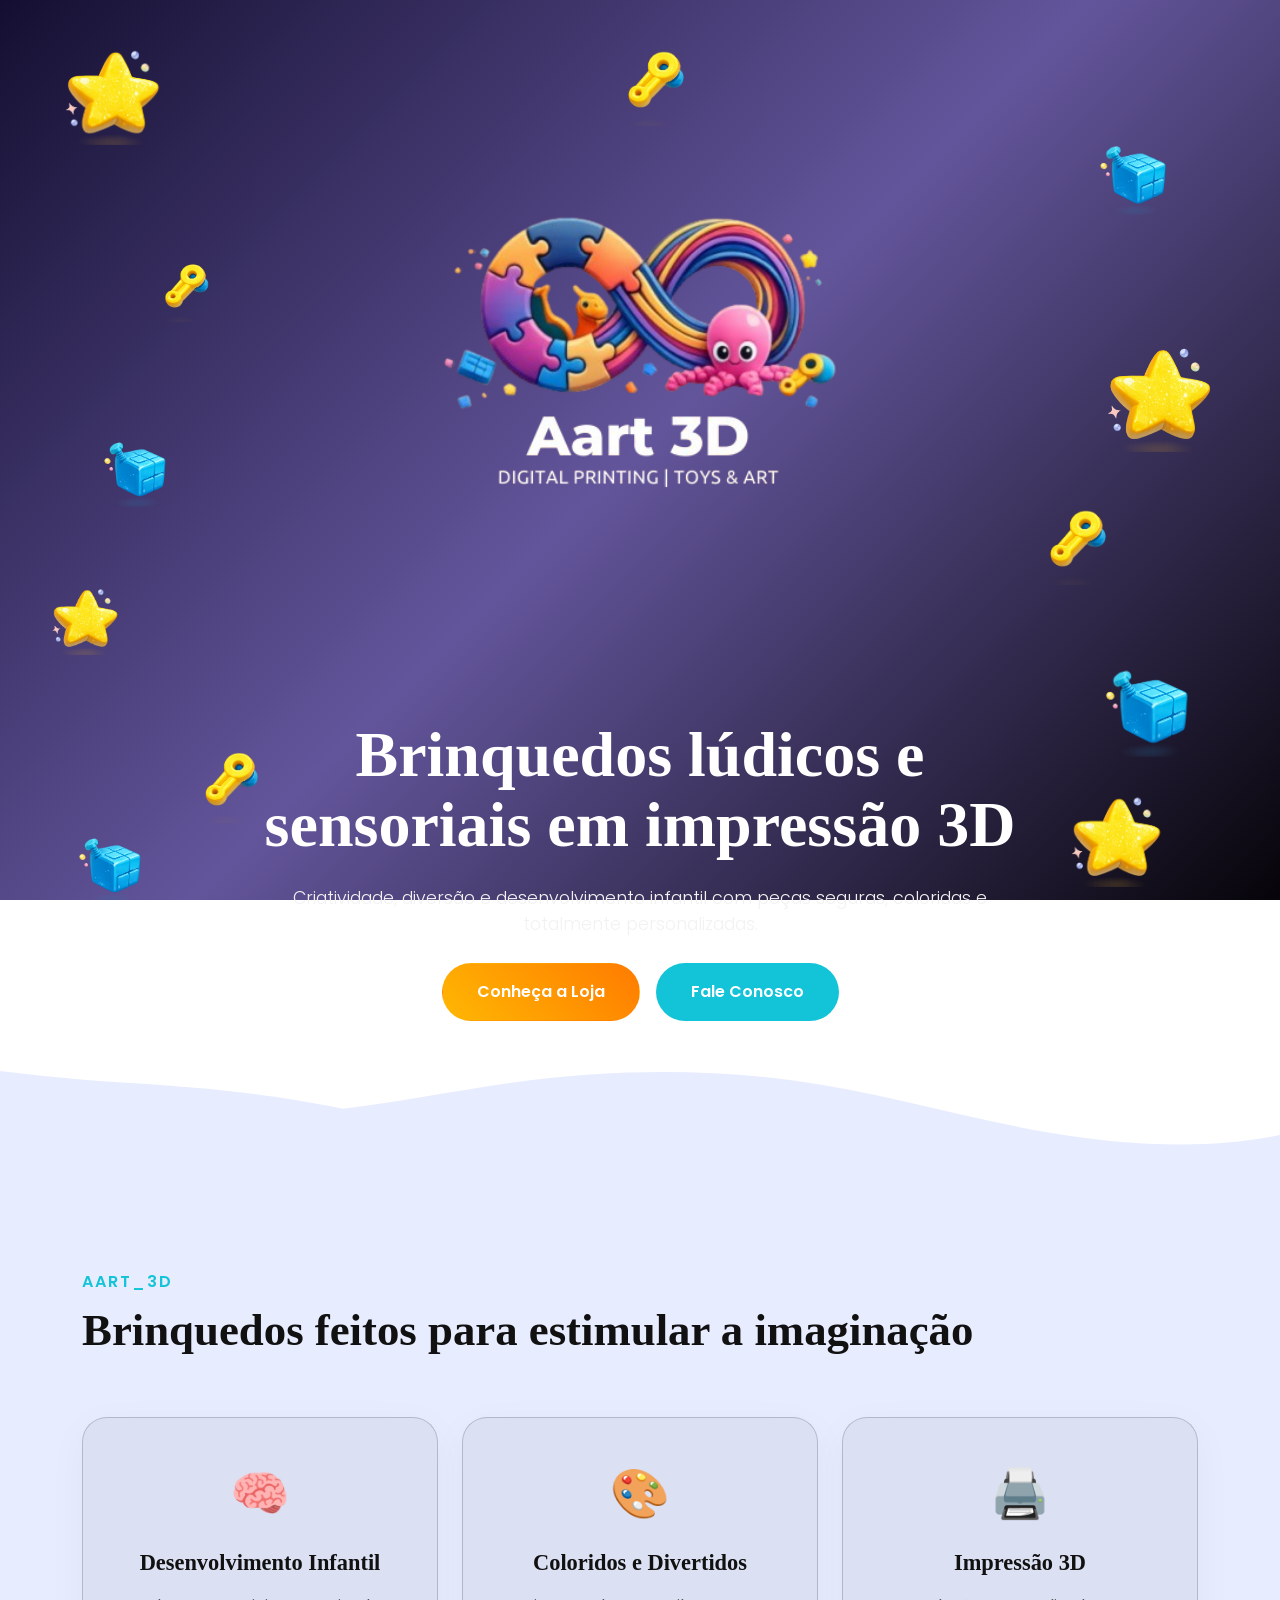
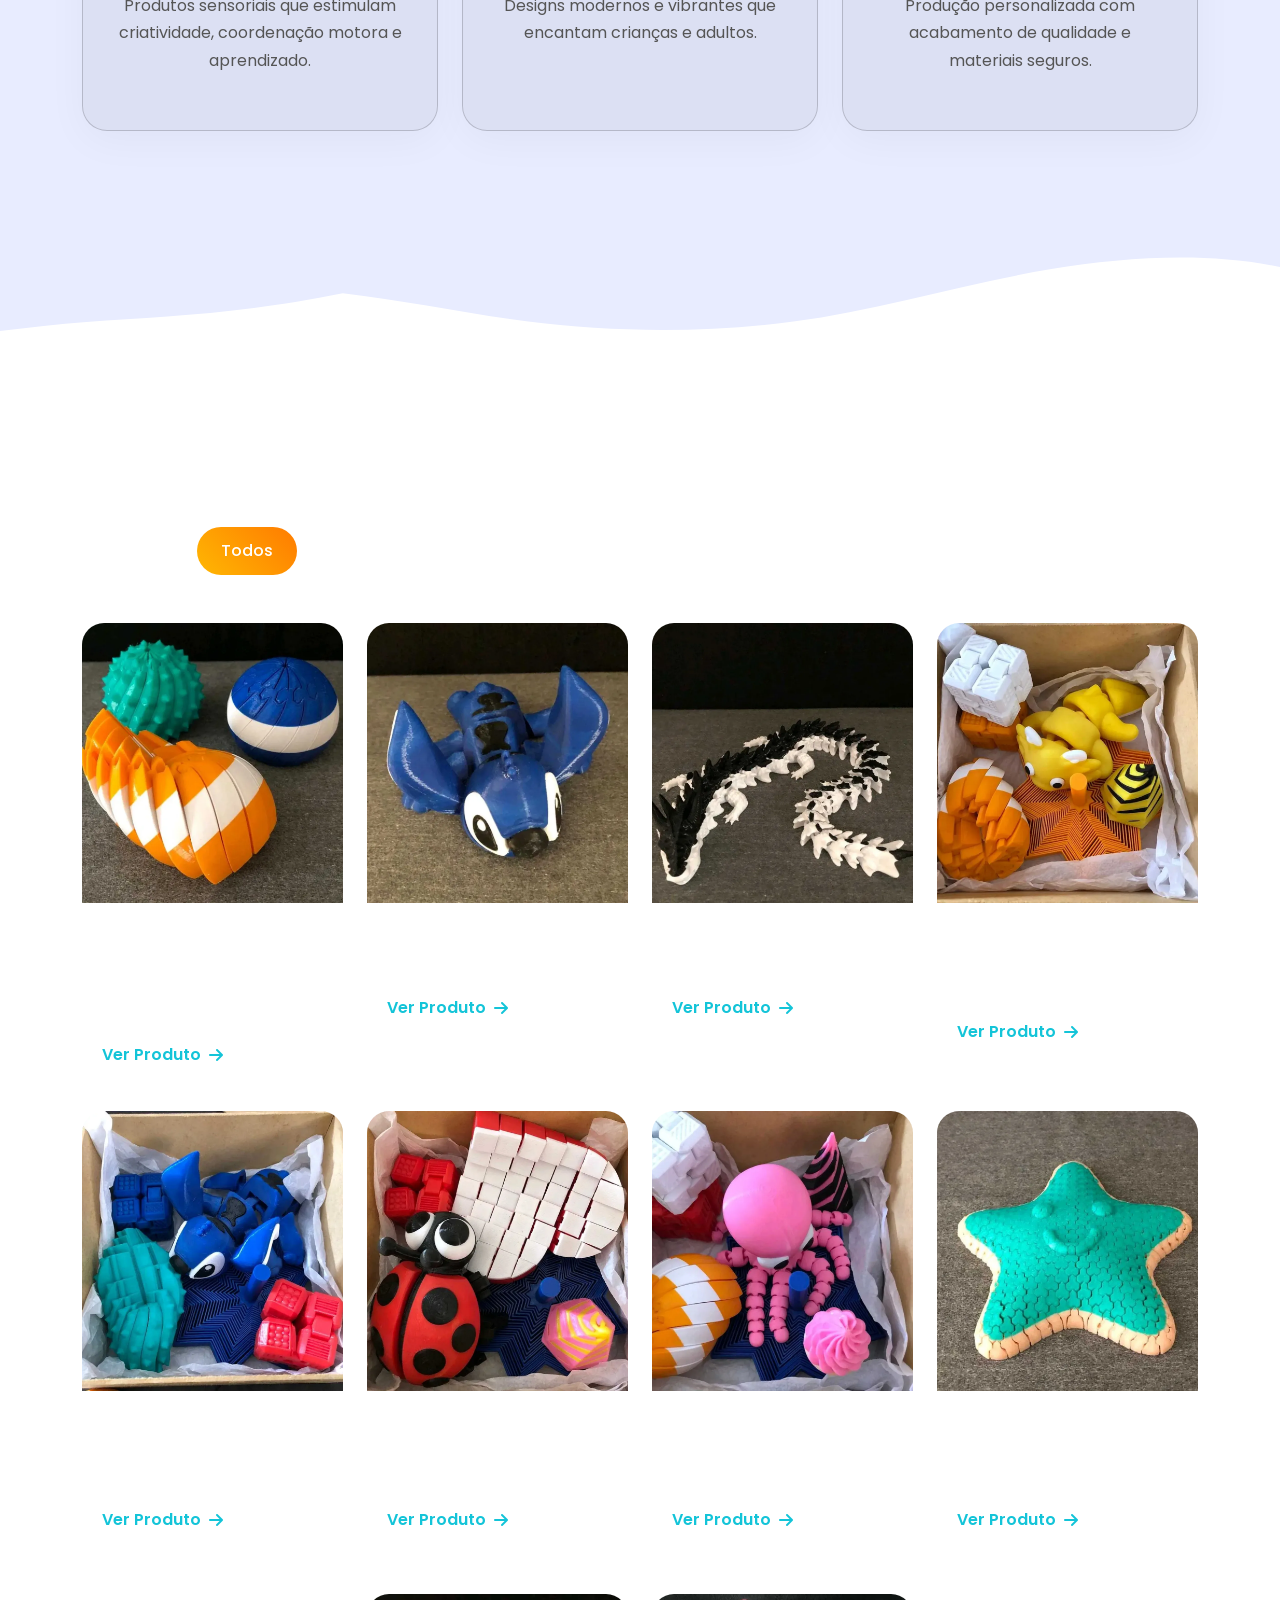
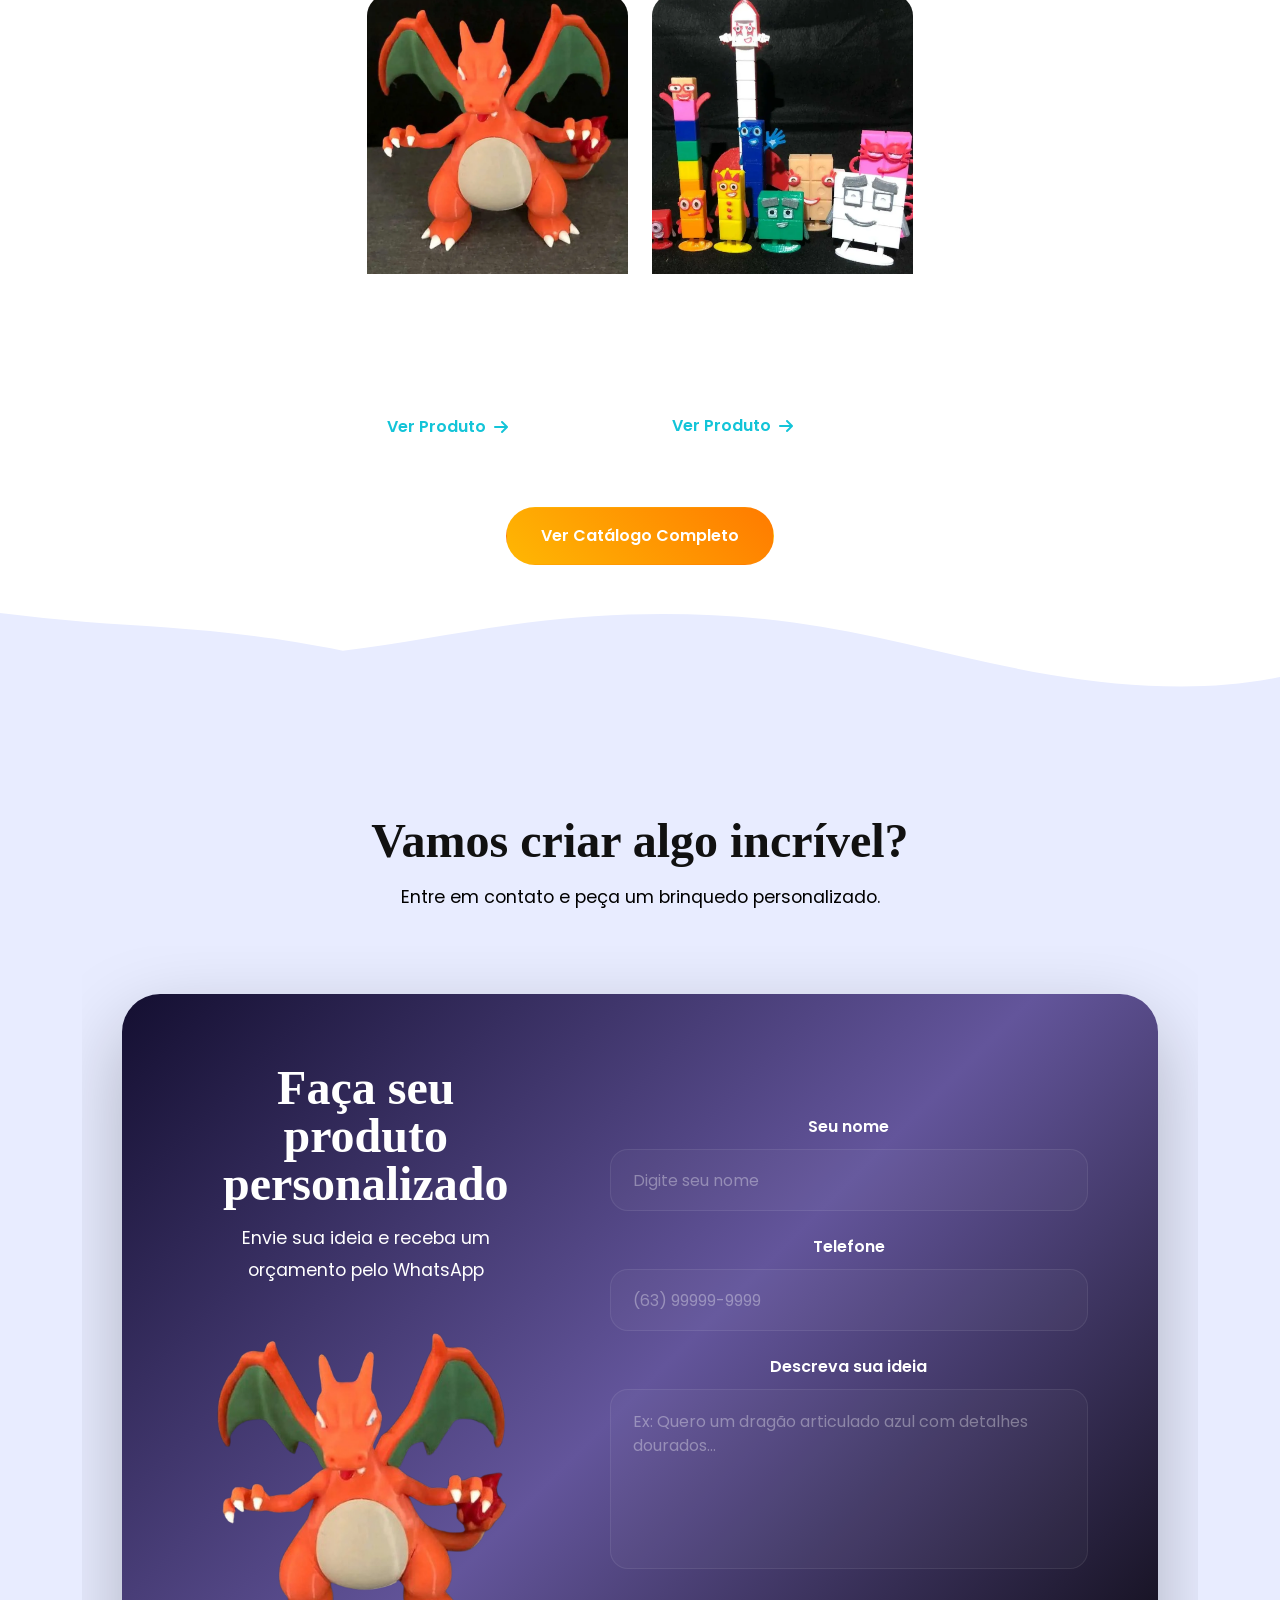
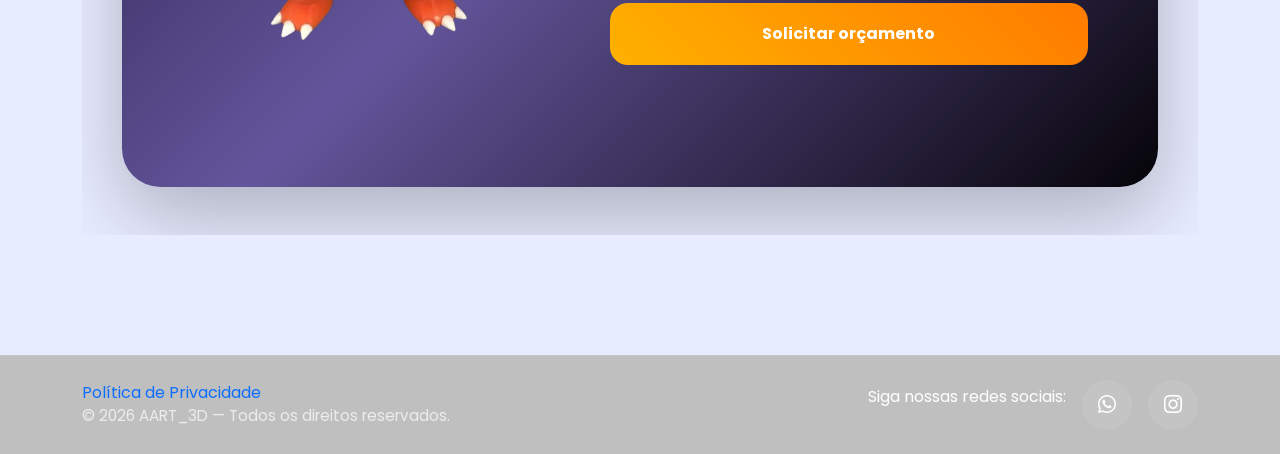
==== commit 082d1a31: "adicionando svgs" ====
--- a/index.html
+++ b/index.html
@@ -145,7 +145,6 @@
 
     </section>
 
-
     <!-- GALERIA DE PRODUTOS -->
     <section id="galeria" class="galeria-section py-5">
 
@@ -627,7 +626,7 @@
 
                 <!-- COPYRIGHT -->
                 <div class="col-12 col-md-6 text-center text-md-start">
-                    <a href="politica-de-privacidade.html">
+                    <a href="politica-de-privacidade.html" style="text-decoration: none;">
                         Política de Privacidade
                     </a>
                     <p class="footer-copy mb-0">
@@ -670,7 +669,7 @@
 
             <div class="cookie-icon">
                 <i class="fa-solid fa-cookie-bite"></i>
-            </div>s
+            </div>
 
             <div class="cookie-text">
 
@@ -768,34 +767,7 @@
 
         document.getElementById('year').innerHTML = new Date().getFullYear();
     </script>
-    <script>
-        const cookieBanner =
-            document.getElementById('cookie-banner');
-
-        const acceptCookies =
-            document.getElementById('accept-cookies');
-
-        if (!localStorage.getItem('aartCookiesAccepted')) {
-
-            setTimeout(() => {
-
-                cookieBanner.classList.add('show');
-
-            }, 1000);
-
-        }
-
-        acceptCookies.addEventListener('click', () => {
-
-            localStorage.setItem(
-                'aartCookiesAccepted',
-                'true'
-            );
-
-            cookieBanner.classList.remove('show');
-
-        });
-    </script>
+
 </body>
 
 </html>
